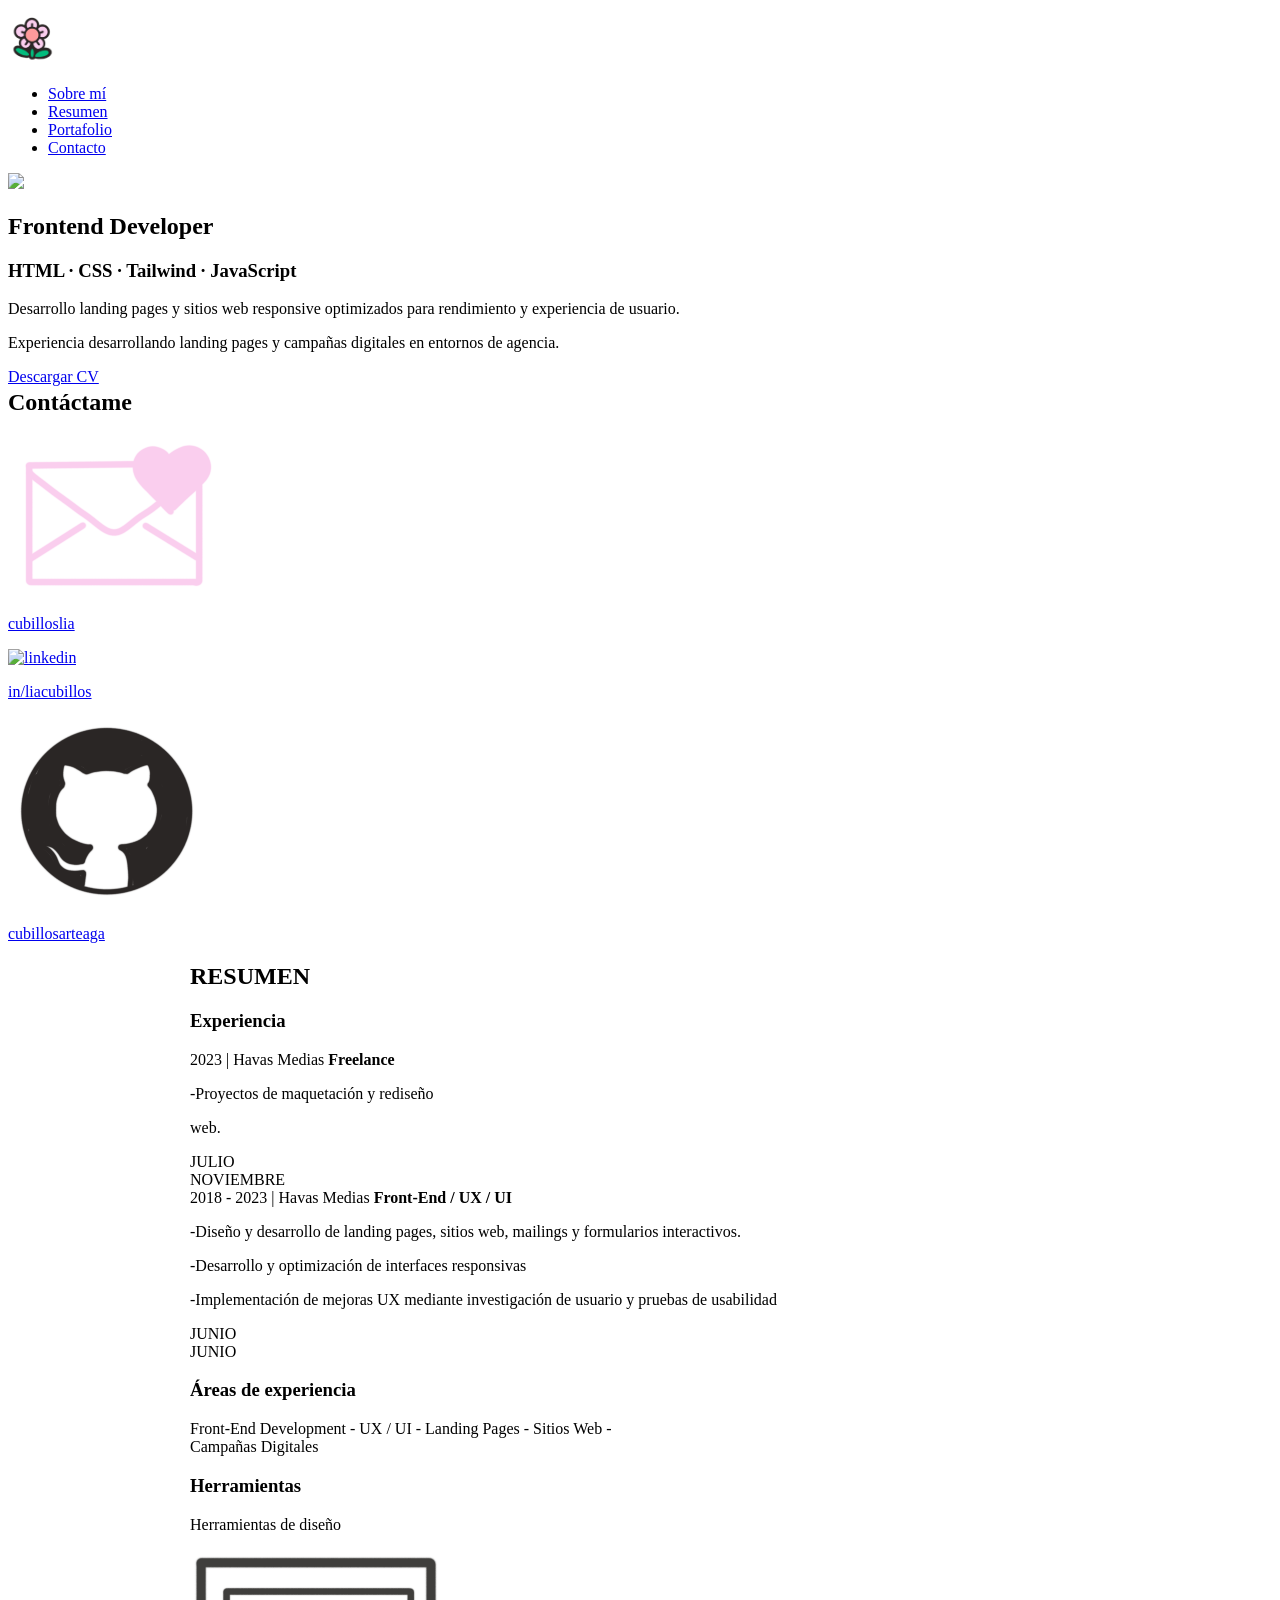
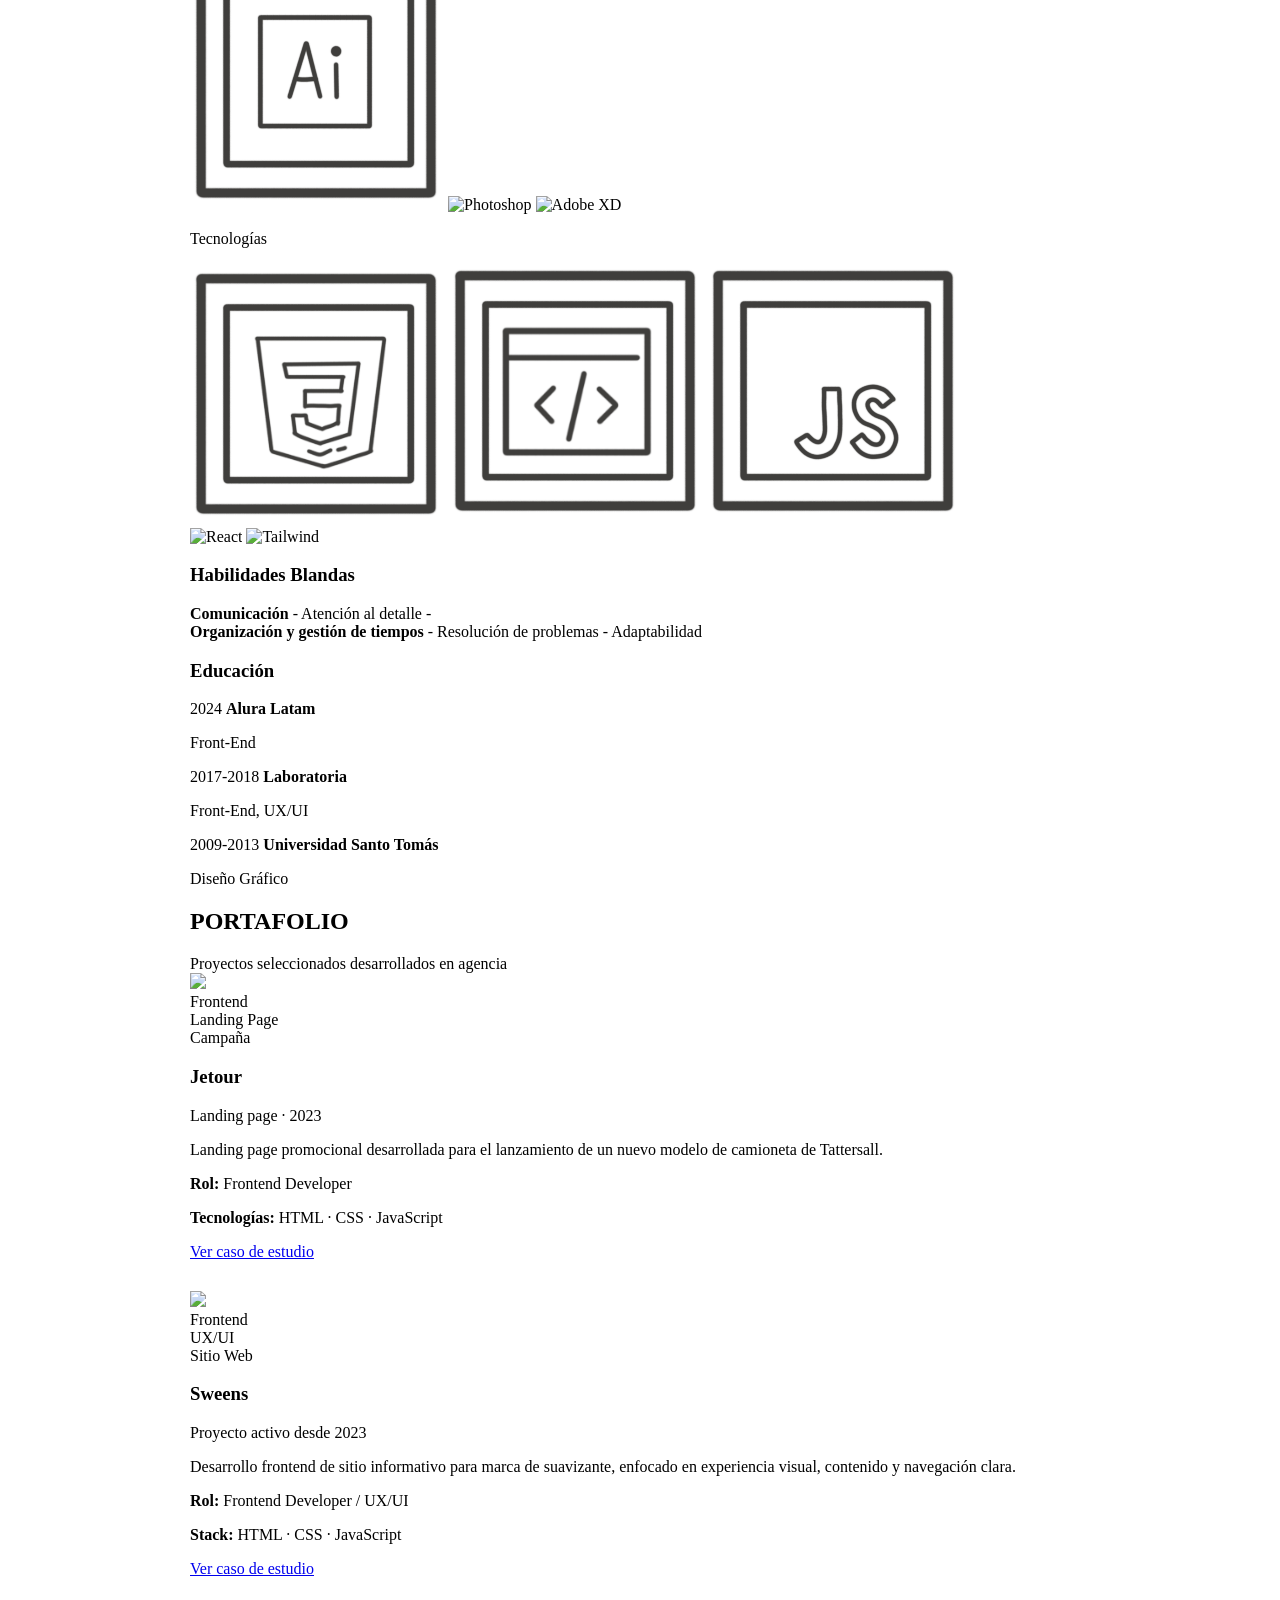
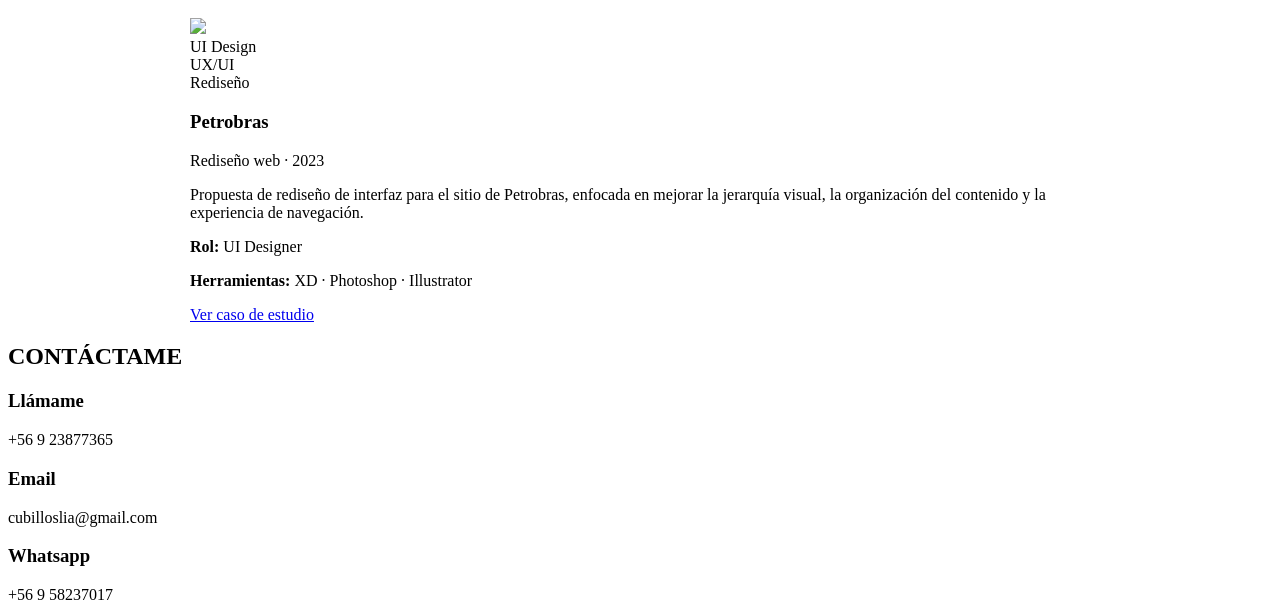
==== index.html @ 47642666 "lote 3" ====
<!DOCTYPE html>
    <html lang="en">
    <head>
        <meta charset="UTF-8">
        <meta name="viewport" content="width=device-width, initial-scale=1.0">
        <link rel="stylesheet" href="https://unicons.iconscout.com/release/v4.0.8/css/line.css">
        <link rel="stylesheet" href="swiper-bundle.min.css">
        <link rel="stylesheet" href="styles.css">
        <link rel="icon" type="image/png" href="inicio.png">

        <title>Lía Cubillos</title>
    </head>
    <body>

        <header class="header" id="header">
            
            <div class="contenedor-na">
                <nav class="nav container">
                <a href="#" class="nav__logo"><img src="inicio.png" alt="" style="width: 49px;"></a>

                <div class="nav__menu" id="nav-menu">
                    <ul class="nav__list grid">
                        <li class="nav__item">
                            <a href="#home" class="nav__link active-link">
                                <i class="uil uil-estate nav__icon"></i>Sobre mí</a>
                        </li>
                        <li class="nav__item">
                            <a href="#resumen" class="nav__link">
                                <i class="uil uil-user nav__icon"></i>
                                Resumen
                            </a>
                        </li>
                        <li class="nav__item">
                            <a href="#portfolio" class="nav__link">
                                <i class="uil uil-scenery nav__icon"></i>
                                Portafolio
                            </a>
                        </li>
                        
                        <li class="nav__item">
                            <a href="#contact" class="nav__link">
                                <i class="uil uil-briefcase nav__icon"></i>
                                Contacto
                            </a>
                        </li>
                        
                        
                    </ul>
                    <i class="uil uil-times nav__close" id="nav-close"></i>
                </div>
                <div class="home__social">
                            <a href="https://www.linkedin.com/in/liacubillos" class="home__social-icon" target="_blank">
                                <i class="uil uil-linkedin-alt"></i>
                            </a>

                            <a href="mailto:cubilloslia@gmail.com" class="home__social-icon" target="_blank">
                                <i class="uil uil-envelope-alt"></i>
                            </a>

                            <a href="https://github.com/cubillosarteaga" class="home__social-icon" target="_blank">
                                <i class="uil uil-github-alt"></i>
                            </a>
                        </div>
                <div class="nav__btns">
                    <div class="nav__toggle" id="nav-toggle">
                        <i class="uil uil-apps"></i>
                    </div>
                </div>
            </nav>
            </div>
        </header>

        <!--==================== MAIN ====================-->
        <main class="main">
            <!--==================== HOME ====================-->
            <section class="home section" id="home">
                <div class="home__container container grid">
                    <div class="home__content grid">
                     <!--   <div class="home__social">

                            <a href="https://www.linkedin.com/in/liacubillos" class="home__social-icon" target="_blank">
                                <i class="uil uil-linkedin-alt"></i>
                            </a>

                            <a href="mailto:cubilloslia@gmail.com" class="home__social-icon" target="_blank">
                                <i class="uil uil-envelope-alt"></i>
                            </a>

                            <a href="https://github.com/cubillosarteaga" class="home__social-icon"
                            target="_blank">
                                <i class="uil uil-github-alt"></i>
                            </a>
                        </div>-->
                        <div class="caja1">
                        <div class="home__img">
                            <img src="me6.png" class="">
                        </div>
                        </div>
                        <div class="caja2">
                        <div class="home__data">
                            <h1 class="home__title">Frontend Developer</h1>
                          <div class="cajitabio">  <h3 class="home__subtitle">HTML · CSS · Tailwind · JavaScript</h3>
                            <p class="home__description">Desarrollo landing pages y sitios web responsive optimizados para rendimiento y experiencia de usuario.</p>
                            <p class="home__description">Experiencia desarrollando landing pages y campañas digitales en entornos de agencia.</p>
                           <!-- <a href="#contact" class="button button--flex">
                                Contáctame
                            
                            <i class="uil uil-message button__icon"></i>
                            </a>-->
                            <a href="cv-Lia-Cubillos-Arteaga.pdf" class="button button--flex btn-down" target="_blank">
                                Descargar CV <i class="uil uil-download-alt button__icon"></i>
                            
                            
                            </a>
                            </div>
                        </div>
                        <div class="separar">
                           
                            </div>
                            <h1 class="home__title" style="margin-top: 3px; font-size: 24px;">Contáctame</h1>
                             <div class="cajascontact">
                                <a href="mailto:cubilloslia@gmail.com" target="_blank">
                                <div class="caja3">
                                    <div>
                                    <img src="email.png" alt="gmail">
                                    <div class="separar2"></div>
                                    <p>cubilloslia</p>
                                 </div>
                                </div>
                                </a>
                                <a href="https://www.linkedin.com/in/liacubillos/" target="_blank">
                                 <div class="caja4">
                                    <img src="limkedin.png" alt="linkedin">
                                    <div class="separar3"></div>
                                   <p>in/liacubillos</p>
                                </div>
                                </a>
                                <a href="https://github.com/cubillosarteaga" target="_blank">
                                 <div class="caja5">
                                   <img src="github.png" alt="git">
                                    <div class="separar3"></div>
                                    <p>cubillosarteaga</p>
                                </div>
                                </a>
                            </div>
                            
                        </div>
                        <!--<div>
                            <img src="portada2.png" class="">
                        </div>-->
                    </div>
                   <!-- <div class="home__scroll">
                        <a href="#about" class="home__scroll-button button--flex"><i class="uil uil-mouse-alt home__scroll-mouse"></i>
                            <span class="home__scroll-name">Scroll down</span>
                            <i class="uil uil-arrow-down home__scroll-arrow"></i>
                        </a>
                    </div>-->
                </div>
            </section>

            <!--==================== ABOUT ====================
            <section class="about section" id="about">
              <h2 class="section__title">Sobre Mí</h2> 
              <span class="section__subtitle">Mi introducción</span>
              <div class="about__container container grid">
                  <img src="about-1.png" class="about__img">
                  <div class="about__data">
                      <p class="about__description">
                          Soy Lía, diseñadora gráfica, Front End, con 5 años de experiencia en el desarrollo de landing pages, sitios web, mailings, etc.
                        Con conocimientos en diseño UX / UI.
                      </p>
                      <div class="about__info">
                          <div>
                              <span class="about__info-title">05+</span>
                              <span class="about__info-name">
                                  años <br> experiencia
                              </span>

                          </div>
                          <div>
                              <span class="about__info-title">20+</span>
                              <span class="about__info-name">
                                  Proyectos <br> completados
                              </span>
                              
                          </div>
                        
                      </div>
                      <div class="about__buttons">
                          <a download="" href="lia-cubillos-cv-2024.pdf" class="button button--flex" target="_blank">Descargar CV <i class="uil uil-download-alt button__icon"></i></a>
                      </div>
                  </div>
              </div>
            </section>
            -->
            <!--===========RESUMEN=============-->
            <section class="resumen section" id="resumen">
                <div style="margin: auto;max-width: 900px;">
                    <h1>RESUMEN</h1>
                    <div class="separarlo"></div>
                    <!--<span class="section__subtitle">Trabajos más recientes</span>-->
                
                <div class="contentresumen">
                    <div class="resumen1">
                        <h3>Experiencia</h3>
                        <div class="exp1">
                            <span>2023 | Havas Medias</span>
                            <strong>Freelance</strong>
                            <p>-Proyectos de maquetación y rediseño</p>
                            <p>web.</p>
                                <div class="separadorexp"></div>
                                <div class="meses">
                                    <div style="width: 200px;">JULIO</div>
                                    <div>NOVIEMBRE</div>
                                </div>
                        </div>
                   
                     <div class="exp1">
                            <span>2018 - 2023 | Havas Medias</span>
                            <strong>Front-End / UX / UI</strong>
                            <p>-Diseño y desarrollo de landing pages, sitios web, mailings y formularios interactivos.</p>
                            <p>-Desarrollo y optimización de interfaces responsivas</p>
                            <p>-Implementación de mejoras UX mediante investigación de usuario y pruebas de usabilidad</p>
                                <div class="separadorexp"></div>
                                <div class="meses">
                                    <div style="width: 200px;">JUNIO</div>
                                    <div>JUNIO</div>
                                </div>
                    </div>
                     </div>
                      <div class="separadorvertical">
                        <span>    </span>
                    </div>
                     <div class="contresumen2">
                    <div class="resumen2">
                         <h3>Áreas de experiencia</h3>
                        <div class="exp2">
                            <p>Front-End Development - UX / UI - Landing Pages - Sitios Web -<br>
                                Campañas Digitales</p>               
                    </div>
                    <div class="separadorexp"></div>
                    </div>
                    <div class="contenthabilidades">
                        <div class="habil">
                             <h3>Herramientas</h3>
                             <div class="imghabil">
                                <div>
                                    <p>Herramientas de diseño</p>
                                    <img src="ai.png" alt="Illustrator">
                                    <img src="ps.png" alt="Photoshop">
                                    <img src="xd.png" alt="Adobe XD">
                                    
                                </div>
                                <div>
                                    <p>Tecnologías</p>
                                    <img src="css.png" alt="CSS">
                                    <img src="html.png" alt="HTML">
                                    <img src="js.png" alt="JavaScript">
                                </div>
                                <div>
                                    <img src="react.png" alt="React">
                                    
                                    <img src="tail.png" alt="Tailwind">
                                </div>
                             </div>
                        </div>
                        <div class="separadorexp"></div>
                        <div class="habil">
                             <h3>Habilidades Blandas</h3>
                             <div class="imghabil">
                                <div class="exp2">
                            <p><strong>Comunicación</strong> - Atención al detalle -<br>
                                <strong>Organización y gestión de tiempos</strong> - Resolución de problemas - Adaptabilidad</p>               
                    </div>
                             </div>
                        </div>
                    </div>
                    </div>
                    <div class="separadorvertical">
                        <span>    </span>
                    </div>
                     <div class="contresumen2">
                    <div class="resumen2">
                         <h3>Educación</h3>
                    </div>
                    <div class="contenthabilidades">
                        <div class="educación">
                             <div class="recteduc">
                                 <div class="exp3">
                            <span>2024</span>
                            <strong>Alura Latam</strong>
                            <p>Front-End</p>
                                
                    </div>
                               
                             </div>
                        </div>
                    </div>
                    <div class="separadorexp"></div>
                    <div class="contenthabilidades">
                        <div class="educación">
                             <div class="recteduc">
                                 <div class="exp3">
                            <span>2017-2018</span>
                            <strong>Laboratoria</strong>
                            <p>Front-End, UX/UI</p>
                                
                    </div>
                               
                             </div>
                        </div>
                    </div>
                    <div class="separadorexp"></div>
                    <div class="contenthabilidades">
                        <div class="educación">
                             <div class="recteduc">
                                 <div class="exp3">
                            <span>2009-2013</span>
                            <strong>Universidad Santo Tomás</strong>
                            <p>Diseño Gráfico</p>
                                
                    </div>
                               
                             </div>
                        </div>
                    </div>
                    </div>
                    </div>
                  </section>
            <!--==================== PORTFOLIO ====================-->
            <section class="portfolio section" id="portfolio" style="margin: auto;max-width: 900px;">
                <div>
                    <h1>PORTAFOLIO</h1>
                    <div class="separarlo">
                           
                            </div>
                    <span class="section__subtitle">Proyectos seleccionados desarrollados en agencia</span>
                </div>
                
                <!--==================== PORTFOLIO 1 ====================-->
                <div class="portfolio__cont">
                     <img src="portada-trabajo3.png" class="portfolio__img">
                            <div class="portfolio__data">
                                <div class="taggs">
                                    <div class="tag1">Frontend</div>
                                    <div class="tag1">Landing Page</div>
                                    <div class="tag1">Campaña</div>
                                </div>
                                <h3 class="portfolio__title">
                                    Jetour
                                </h3>
                                <p class="portfolio__description">
                                    Landing page · 2023
                                </p>
                               <p class="port-txt">
                                    Landing page promocional desarrollada para el lanzamiento de un nuevo modelo de camioneta de Tattersall.</p>
                                <p class="port-rol"><strong>Rol:</strong> Frontend Developer</p>
                                <p class="port-rol"><strong>Tecnologías:</strong> HTML · CSS · JavaScript</p>
                                
                                <a href="jetour.html" class="button button--flex button--small portfolio__button" target="_blank">Ver caso de estudio
                                <i class="uil uil-arrow-right button__icon"></i></a>

                            </div>
                            
                            
                </div>
                <div class="separarlo" style="margin-top: 25px; margin-bottom: 30px;">
                           
                            </div>
                
                <!--==================== PORTFOLIO 2 ====================-->
                <div class="portfolio__cont">
                     <img src="portada-s-2.png" class="portfolio__img">
                            <div class="portfolio__data">
                                <div class="taggs">
                                    <div class="tag1">Frontend</div>
                                    <div class="tag1">UX/UI</div>
                                    <div class="tag1">Sitio Web</div>
                                </div>
                                <h3 class="portfolio__title">
                                    Sweens
                                </h3>
                                <p class="portfolio__description">
                                  <span>Proyecto activo desde 2023</span>
                                </p>
                                <p class="port-txt">
                                    Desarrollo frontend de sitio informativo para marca de suavizante, 
                                    enfocado en experiencia visual, contenido y navegación clara.</p>
                                <p class="port-rol"><strong>Rol:</strong> Frontend Developer / UX/UI</p>
                                <p class="port-rol"><strong>Stack:</strong> HTML · CSS · JavaScript</p>
                                
                                
                                <a style="margin-bottom: 20px;" href="sweens.html" class="button button--flex button--small portfolio__button" target="_blank">Ver caso de estudio
                                <i class="uil uil-arrow-right button__icon"></i></a>

                            </div>
                            
                </div>
                </div>
                <div class="separarlo">
                           
                            </div>
                <!--==================== PORTFOLIO 3 ====================-->
                <span style="display: flex; justify-content: center; color: #faceee; font-size: 40px; text-align: center; margin: 20px 10px;"><img src="separador1.png" alt=""></span>
                <div class="portfolio__cont">
                     <img src="portada-trabajo2.png" class="portfolio__img">
                            <div class="portfolio__data">
                                <div class="taggs">
                                    <div class="tag1">UI Design</div>
                                    <div class="tag1">UX/UI</div>
                                    <div class="tag1">Rediseño</div>
                                </div>
                                <h3 class="portfolio__title">
                                    Petrobras
                                </h3>
                                <p class="portfolio__description">
                                    Rediseño web · 2023
                                </p>
                               <p class="port-txt">
                                    Propuesta de rediseño de interfaz para el sitio de Petrobras, enfocada en mejorar la jerarquía visual, 
                                    la organización del contenido y la experiencia de navegación.</p>
                                <p class="port-rol"><strong>Rol:</strong> UI Designer</p>
                                <p class="port-rol"><strong>Herramientas:</strong> XD · Photoshop · Illustrator</p>
                                
                                <a href="petrobras.html" class="button button--flex button--small portfolio__button" target="_blank">Ver caso de estudio
                                <i class="uil uil-arrow-right button__icon"></i></a>

                            </div>
                            
                </div>
                
                

            </section>
            
            <!--==================== SKILLS ====================-->
          <!-- <section class="skills section" id="skills">
                <h2 class="section__title">Skills</h2>
                <span class="section__subtitle">Mi nivel técnico</span>
                <div class="skills__container container grid">
                    <div>

                        <!--==================== SKILLS 1====================-->
                        
                          <!--  <div class="skills__header">
                                <i class="uil uil-brackets-curly skills__icon"></i>
                                <div>
                                    <h1 class="skills__title">Frontend</h1>
                                    <span class="skills__subtitle">5 años</span>

                                </div>
                                
                            </div>
                            <div class="skillscont">
                                <img src="html1.png" alt="">
                                <img src="css1.png" alt="">
                                <img src="js1.png" alt="">
                                <img src="react1.png" alt="">
                                <img src="tw1.png" alt="">
                            </div>
                            
                        <!--==================== SKILLS 2====================
                        
                            <div class="skills__header">
                                <i class="uil uil-swatchbook skills__icon"></i>
                                <div>
                                    <h1 class="skills__title">Diseño Gráfico</h1>
                                    <span class="skills__subtitle">Más de 5 años</span>

                                </div>
                                
                            </div>
                            <div class="skillscont">
                                <img src="ps1.png" alt="">
                                <img src="ai1.png" alt="">
                               
                            </div>-->
                            <!--==================== SKILLS 3====================
                        
                            <div class="skills__header">
                                <i class="uil uil-swatchbook skills__icon"></i>
                                <div>
                                    <h1 class="skills__title">Diseño UX/UI</h1>
                                    <span class="skills__subtitle">2 años</span>

                                </div>
                                
                            </div>
                            <div class="skillscont">
                                <img src="xd1.png" alt="">
                                <img src="figma.png" alt="">
                               
                            </div>
                            
                        </div>
                    </div>
                    <div>
                        
                    </div>
                
            </section>-->
            

            <!--==================== QUALIFICATION ====================
            <section class="qualification section">

            </section>-->
            <!--==================== SERVICES ====================-->
            

            

            <!--==================== PROJECT IN MIND ====================
            <section class="project section">

            </section>-->

            <!--==================== TESTIMONIAL ====================
            <section class="testimonial section">
                
            </section>-->

            <!--==================== CONTACT ME ====================-->
            <section class="contact section" id="contact">
                <div class="contactame">
                    <h1>CONTÁCTAME</h1>
                    
                    
                </div>
                <span class="section__subtitle"></span>

                <div class="contact__container container grid">
                    
                        <div class="contact__information">
                            <i class="uil uil-phone contact__icon"></i>
                            <div>
                                <h3 class="contact__title">Llámame</h3>
                                <span class="contact__subtitle">+56 9 23877365 </span>
                            </div>
                        </div>
                        <div class="contact__information">
                            <i class="uil uil-envelope contact__icon"></i>
                            <div>
                                <h3 class="contact__title">Email</h3>
                                <span class="contact__subtitle">cubilloslia@gmail.com</span>
                            </div>
                        </div>
                        <div class="contact__information">
                            <i class="uil uil-whatsapp contact__icon"></i>
                            <div>
                                <h3 class="contact__title">Whatsapp</h3>
                                <span class="contact__subtitle">+56 9 58237017</span>
                            </div>
                        </div>
                    
                </div>
            </section>
        </main>

        <!--==================== FOOTER ====================
        <footer class="footer">
            <div class="footer__bg">
                <div class="footer__container container grid">
                    <div class="contentuno">
                        <div class="uno">
                            <div class="dos">
                        <h1 class="footer__title">Lía</h1>
                        </div>
                        <div class="tres">
                            <span class="footer__subtitle">Frontend</span>
                            <span class="footer__subtitle">Ux/Ui</span>
                        </div>
                        </div>
                    </div>
                
                
                <div class="footer__socials">
                    <a href="https://www.linkedin.com/in/liacubillos" class="footer__social"><i class="uil uil-linkedin-alt"></i></a>
                    <a href="mailto:cubilloslia@gmail.com" class="footer__social"><i class="uil uil-envelope"></i></a>
                    
                    <a href="https://github.com/cubillosarteaga" class="footer__social">
                        <i class="uil uil-github"></i>
                    </a>
                </div>
            </div>
        </div>
        </footer>
        -->
        
        <!--==================== SCROLL TOP ====================-->
        <a href="#" class="scrollup" id="scroll-up">
            <i class="uil uil-arrow-up scrollup__icon"></i>
        </a>

        <!--==================== SWIPER JS ====================-->
        <script src="swiper-bundle.min.js"></script>

        <!--==================== MAIN JS ====================-->
        <script src="main.js"></script>
    </body>
</html>
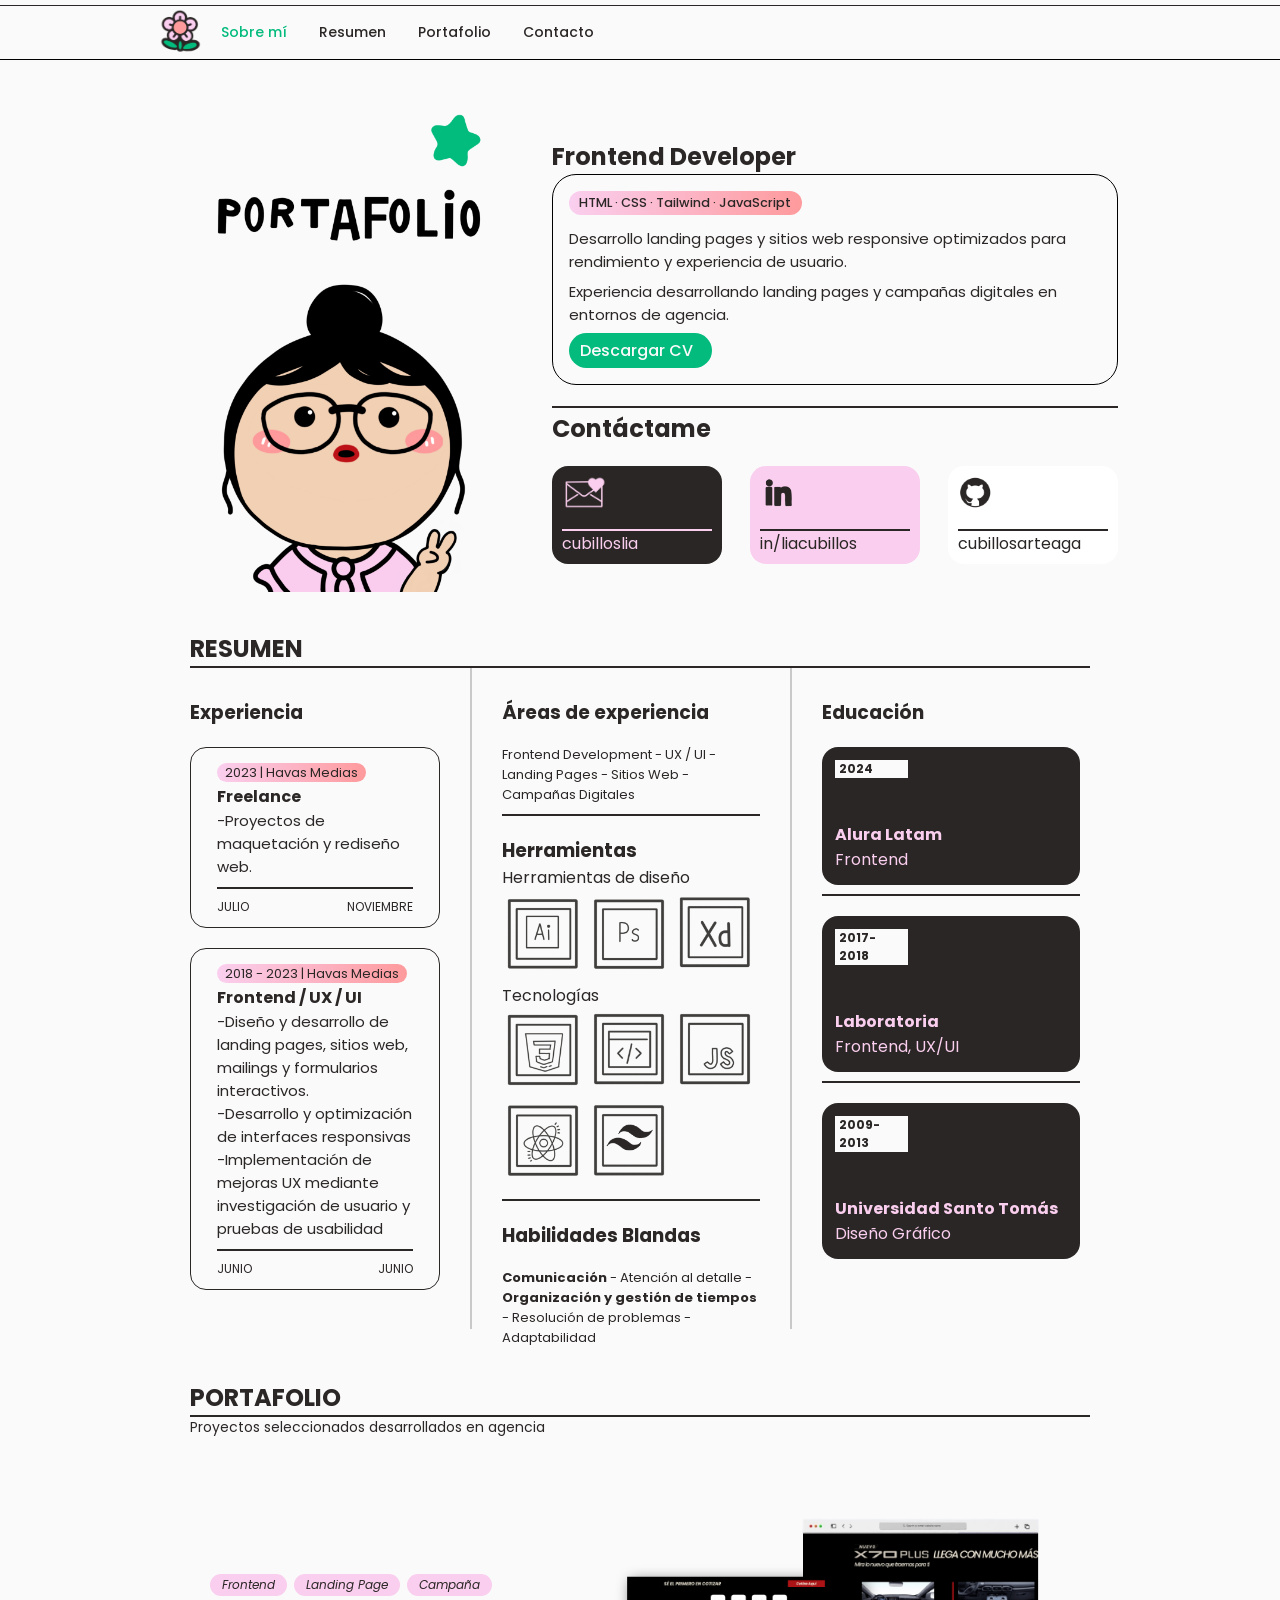
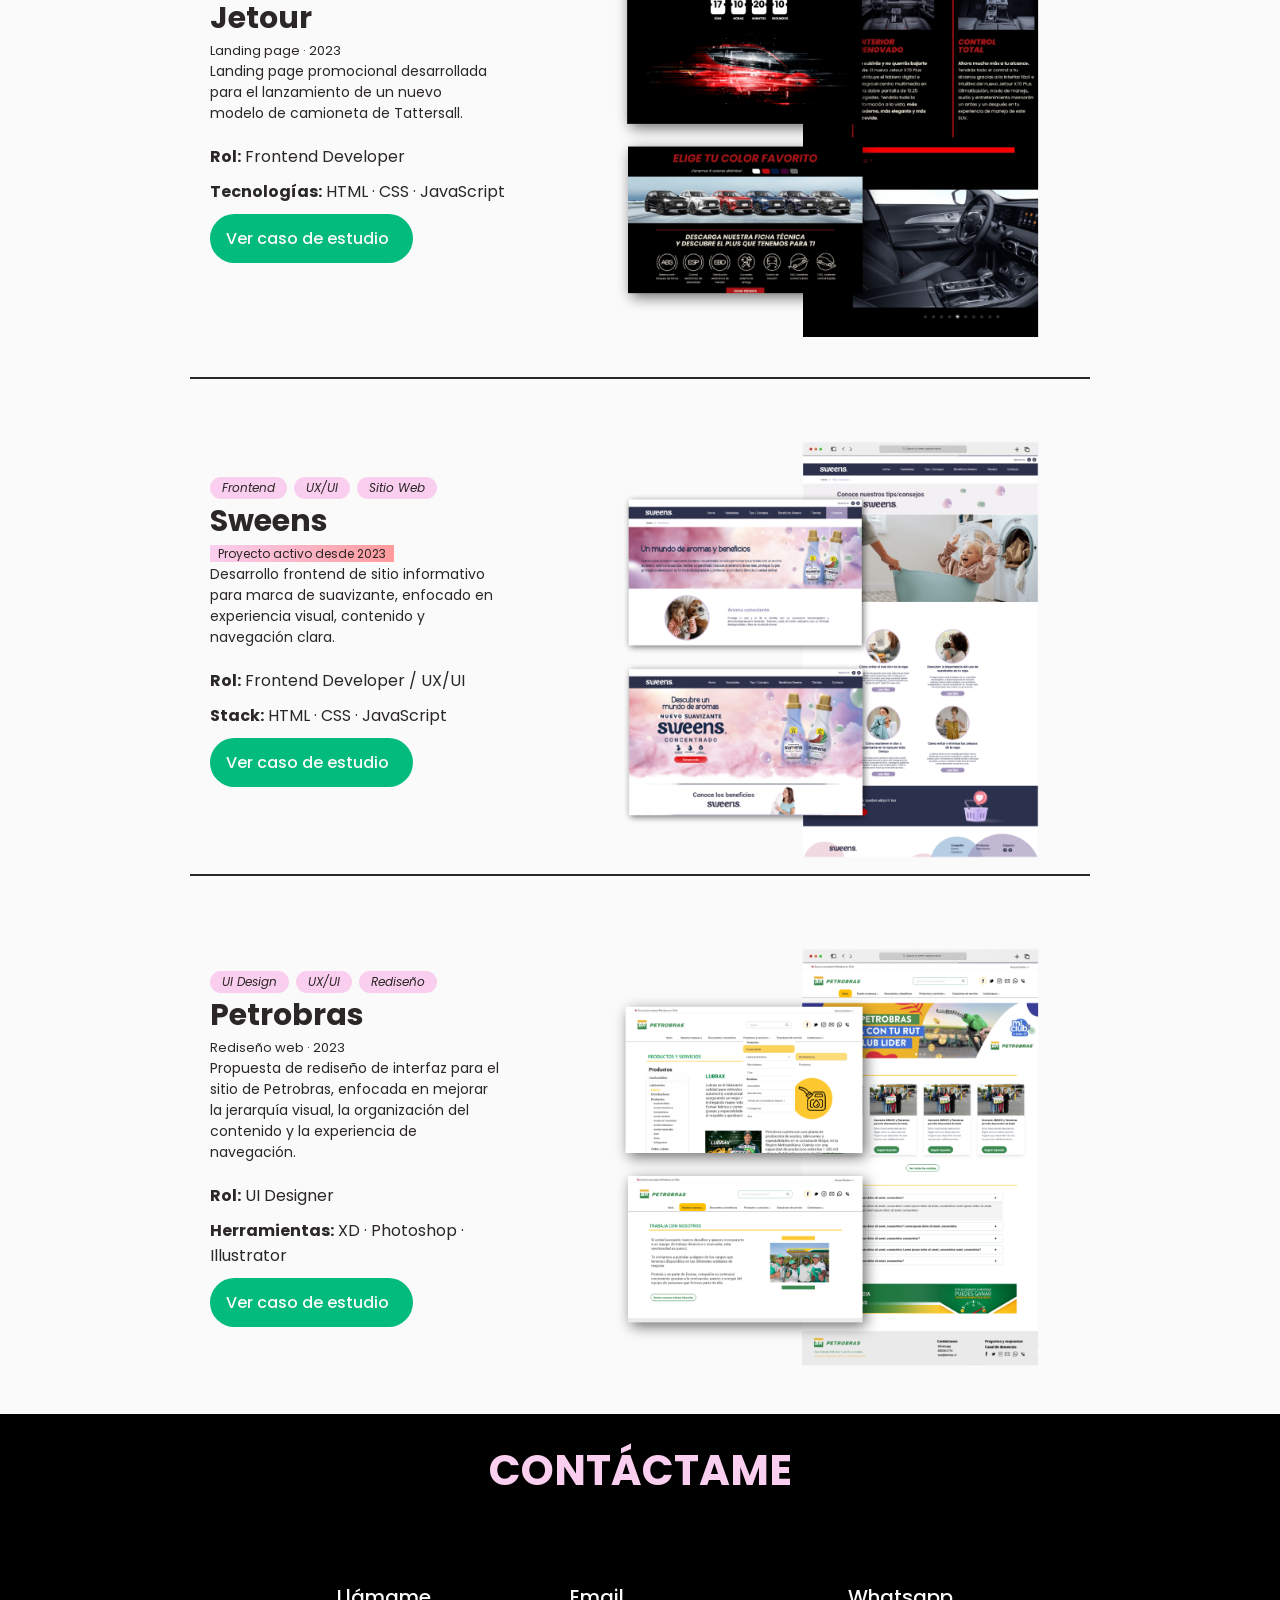
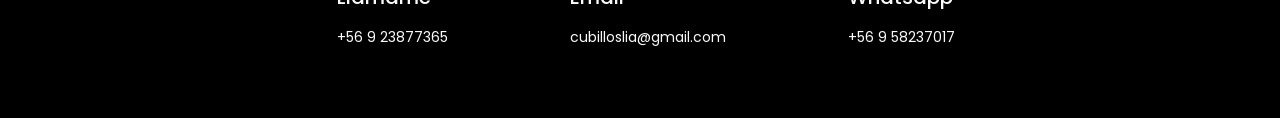
==== commit 03a51e63: "new" ====
--- a/index.html
+++ b/index.html
@@ -217,7 +217,7 @@
                    
                      <div class="exp1">
                             <span>2018 - 2023 | Havas Medias</span>
-                            <strong>Front-End / UX / UI</strong>
+                            <strong>Frontend / UX / UI</strong>
                             <p>-Diseño y desarrollo de landing pages, sitios web, mailings y formularios interactivos.</p>
                             <p>-Desarrollo y optimización de interfaces responsivas</p>
                             <p>-Implementación de mejoras UX mediante investigación de usuario y pruebas de usabilidad</p>
@@ -235,7 +235,7 @@
                     <div class="resumen2">
                          <h3>Áreas de experiencia</h3>
                         <div class="exp2">
-                            <p>Front-End Development - UX / UI - Landing Pages - Sitios Web -<br>
+                            <p>Frontend Development - UX / UI - Landing Pages - Sitios Web -<br>
                                 Campañas Digitales</p>               
                     </div>
                     <div class="separadorexp"></div>
@@ -289,7 +289,7 @@
                                  <div class="exp3">
                             <span>2024</span>
                             <strong>Alura Latam</strong>
-                            <p>Front-End</p>
+                            <p>Frontend</p>
                                 
                     </div>
                                
@@ -303,7 +303,7 @@
                                  <div class="exp3">
                             <span>2017-2018</span>
                             <strong>Laboratoria</strong>
-                            <p>Front-End, UX/UI</p>
+                            <p>Frontend, UX/UI</p>
                                 
                     </div>
                                
--- a/styles.css
+++ b/styles.css
@@ -0,0 +1,2140 @@
+/*==================== GOOGLE FONTS ====================*/
+@import url('https://fonts.googleapis.com/css2?family=Poppins:wght@400;500;600&family=Roboto:ital,wght@0,300;0,400;0,500;0,700;0,900;1,400;1,500;1,700;1,900&display=swap');
+
+/*==================== VARIABLES CSS ====================*/
+:root {
+    --header-height: 3rem;
+
+    /*========== Colors ==========*/
+    /* Change favorite color */
+    --hue-color: 237; /*Purple 250 - Green 142 - Blue 230 - Pink 340*/
+
+    /* HSL color mode */
+    --first-color: #3f5a83;
+    --first-color-second: hsl(var(--hue-color), 100%, 75%);
+    --first-color-alt: #ff8be4;
+    --first-color-lighter: hsl(var(--hue-color), 92%, 85%);
+    --title-color: #3f5a83;
+    --text-color: hsl(var(--hue-color), 8%, 45%);
+    --text-color-light: hsl(var(--hue-color), 8%, 65%);
+    --input-color: hsl(var(--hue-color), 70%, 96%);
+    --body-color: #FAFAFA;
+    --container-color: #f3f3f1;
+    --scroll-bar-color: hsl(var(--hue-color), 12%, 90%);
+    --scroll-thumb-color: hsl(var(--hue-color), 12%, 80%);
+
+    /*========== Font and typography ==========*/
+    --body-font: 'Poppins', sans-serif;
+
+    /* .5rem = 8px, 1rem = 16px, 1.5rem = 24px ... */
+    --big-font-size: 2rem;
+    --h1-font-size: 1.5rem;
+    --h2-font-size: 1.25rem;
+    --h3-font-size: 1.125rem;
+    --normal-font-size: .938rem;
+    --small-font-size: .813rem;
+    --smaller-font-size: .75rem;
+
+    /*========== Font weight ==========*/
+    --font-medium: 500;
+    --font-semi-bold: 600;
+
+    /*========== Margenes Bottom ==========*/
+    /* .25rem = 4px, .5rem = 8px, .75rem = 12px ... */
+    --mb-0-25: .25rem;
+    --mb-0-5: .5rem;
+    --mb-0-75: .75rem;
+    --mb-1: 1rem;
+    --mb-1-5: 1.5rem;
+    --mb-2: 2rem;
+    --mb-2-5: 2.5rem;
+    --mb-3: 3rem;
+
+    /*========== z index ==========*/
+    --z-tooltip: 10;
+    --z-fixed: 100;
+    --z-modal: 1000;
+}
+
+/* Font size for large devices */
+@media screen and (min-width: 968px) {
+    :root {
+        --big-font-size: 3rem;
+        --h1-font-size: 2.25rem;
+        --h2-font-size: 1.5rem;
+        --h3-font-size: 1.25rem;
+        --normal-font-size: 1rem;
+        --small-font-size: .875rem;
+        --smaller-font-size: .813rem;
+    }
+}
+
+/*========== Variables Dark theme ==========*/
+
+
+/*========== Button Dark/Light ==========*/
+
+
+/*==================== BASE ====================*/
+* {
+  box-sizing: border-box;
+  padding: 0;
+  margin: 0;
+}
+
+html {
+  scroll-behavior: smooth;
+}
+
+body {
+  margin: 0 0 var(--header-height) 0;
+  font-family: var(--body-font);
+  font-size: var(--normal-font-size);
+  background-color: var(--body-color);
+  color: #2b2726;
+}
+
+/*h1, h2, h3, h4 {
+  color: var(--title-color);
+  font-weight: var(--font-semi-bold);
+}
+*/
+ul {
+  list-style: none;
+}
+
+a {
+  text-decoration: none;
+}
+
+img {
+  max-width: 100%;
+  height: auto;
+}
+
+/*==================== REUSABLE CSS CLASSES ====================*/
+.section {
+  padding: 2rem 0 4rem;
+}
+
+.section__title {
+  font-size: var(--h1-font-size);
+  color: #2a2625;
+}
+
+.section__subtitle {
+  display: block;
+  font-size: var(--small-font-size);
+  margin-bottom: var(--mb-3);
+}
+
+.section__title, 
+.section__subtitle {
+  /*text-align: center;*/
+}
+
+/*==================== LAYOUT ====================*/
+.container {
+  max-width: 955px;
+  margin-left: var(--mb-1-5);
+  margin-right: var(--mb-1-5);
+}
+
+.grid {
+  /*display: grid;*/
+  gap: 1.5rem;
+}
+
+
+.header {
+  width: 100%;
+  position: fixed;
+  bottom: 0;
+  left: 0;
+  z-index: var(--z-fixed);
+  background-color: #fafafa;
+}
+
+/*==================== NAV ====================*/
+.contenedor-na{
+  border-bottom: 1px solid black;
+  border-top: 1px solid;
+  margin-top: 5px;
+}
+
+.nav{
+  max-width: 968px;
+  height: var(--header-height);
+  display: flex;
+  justify-content: space-between;
+  align-items: center;
+
+}
+
+.nav__logo,
+.nav__toggle{
+  color: #02bb7d;
+  font-weight: var(--font-medium);
+
+}
+
+.nav__logo:hover{
+  color: var(--first-color);
+}
+
+.nav__toggle{
+  font-size: 1.1rem;
+  cursor: pointer;
+
+}
+
+.nav__toggle:hover{
+  color: var(--first-color);
+}
+
+.nav__item{
+  text-align: center;
+}
+
+.cajitabio{
+  border: 1px solid black;
+    padding: 1em;
+    border-radius: 24px;
+}
+
+.separar {
+  border: 1px solid;
+  margin-top: 21px;
+}
+
+.separarlo{
+  border: 1px solid;
+}
+
+.exp1{
+  margin-top: 20px;
+  border: 1px solid;
+  padding: 11px 26px;
+  max-width: 300px;
+  border-radius: 16px;
+}
+
+.exp1 span{
+  font-size: 13px;
+  background: linear-gradient(90deg, rgb(250, 207, 239) 0%, rgb(254, 154, 156) 100%);
+  padding: 0px 8px;
+  border-radius: 10px;
+}
+
+.exp1 p{
+  font-size: 15px;
+}
+
+.separadorexp{
+  border: 1px solid;
+  margin: 9px 0px;
+}
+
+.meses{
+  display: flex;
+  flex-direction: row;
+  align-content: space-between;
+  
+  font-size: 12px;
+}
+
+.resumen1{
+  margin-top: 30px;
+  width: 250px;
+}
+
+.cajascontact{
+  display: flex;
+  gap: 30px;
+  margin-top: 20px;
+  flex-direction: column;
+  align-items: center;
+}
+
+
+
+.caja3{
+  
+  padding: 10px;
+  border-radius: 4px;
+  background-color: #2a2625;
+  width: 170px;
+  height: 98px;
+  border-radius: 16px;
+
+}
+
+.caja3 img {
+  width: 45px;
+}
+
+.separar2{
+  border: 1px solid #faceee;
+  margin-top: 13px;
+}
+
+.caja3 a{
+  color: #faceee;
+}
+
+.caja3 p{
+  color: #faceee;
+}
+
+.caja4{
+  padding: 10px;
+  border-radius: 4px;
+  background-color: #faceee;
+  width: 170px;
+  height: 98px;
+  border-radius: 16px;
+
+}
+
+
+.caja4 img {
+  width: 36px;
+}
+
+.caja4 p{
+  color: #2a2625;
+}
+
+.separar3{
+  border: 1px solid #2a2625;
+  margin-top: 13px;
+}
+
+.caja4 a{
+  color: #2a2625;
+}
+
+.caja5{
+  padding: 10px;
+  border-radius: 4px;
+  background-color: #fff;
+  width: 170px;
+  height: 98px;
+  border-radius: 16px;
+
+}
+
+.caja5 p{
+  color: #2a2625;
+}
+
+.caja5 img {
+  width: 34px;
+}
+
+.separar4{
+  border: 1px solid #2a2625;
+  margin-top: 13px;
+}
+
+.caja5 a{
+  color: #2a2625;
+}
+
+#portfolio {
+  padding-top: 0px;
+  scroll-margin-top: 55px;
+}
+
+#resumen{
+  padding-top: 0px;
+  scroll-margin-top: 55px;
+}
+
+.contentresumen{
+  display: flex;
+  flex-direction: row;
+}
+
+.separadorvertical{
+  padding-left: 30px;
+  padding-right: 30px;
+  opacity: 0.2px;
+}
+
+.separadorvertical span{
+  display: block; 
+  width: 2px; 
+  height: 661px; 
+  background-color: #c9c9c9;
+}
+
+.contresumen2{
+  margin-top: 30px;
+  width: 258px;
+}
+
+.imghabil img {
+  width: 82px;
+  /*background-color: #faceee;*/
+  padding: 4px;
+  border-radius: 5px;
+}
+
+.exp2{
+  margin-top: 18px;
+  font-size: 13px;
+}
+
+.habil{
+  margin-top: 20px;
+}
+
+.exp3{
+  background-color: #2a2625;
+  color: #faceee;
+  padding: 13px;
+  display: flex;
+  flex-direction: column;
+  margin-top: 20px;
+  border-radius: 16px;
+}
+
+.exp3 span{
+  background-color: #fafafa;
+  color: #2a2625;
+  padding-left: 4px;
+  padding-right: 4px;
+  width: 73px;
+  font-size: 12px;
+  font-weight: bold;
+}
+
+.exp3 strong {
+  margin-top: 44px;
+}
+
+.mi-rol {
+  display: flex; justify-content: center;
+}
+
+.rol {
+  text-align: left;
+  line-height: 2;
+  margin-top: 41px;
+}
+
+.skillscont img{
+  width: 100px;
+}
+
+.portfolio__cont__bg{
+  background-image: url('portada-sweens.png');
+  background-repeat: no-repeat;
+  display: flex;
+  align-content: center;
+  height: 319px;
+  background-position-y: top;
+  background-position-x: center;
+  justify-content: center;
+}
+
+.caja-button{
+  display: flex;
+  align-items: center;
+  align-content: center;
+  width: 100%;
+  justify-content: center;
+}
+
+.taggs{
+  display: flex;
+  gap: 6px;
+  font-size: 12px;
+  font-style: italic;
+}
+
+.tag1{
+  background-color: #faceee;
+  padding: 2px 12px;
+  border-radius: 22px;
+}
+
+.jetourcontent{
+  padding: 0px 12px;
+}
+
+.btn-volver{
+  display: flex;
+  justify-content: center;
+  align-items: center;
+  align-content: center;
+  gap: 4px;
+  margin-top: 85px;
+}
+
+.portfolio__cont{
+  display: flex;
+  flex-direction: row;
+  padding: 0 20px;
+  justify-content: center;
+  text-align: center;
+  align-items: center;
+}
+
+.portfolio__data span {
+  background: linear-gradient(90deg, rgb(250, 207, 239) 0%, rgb(254, 154, 156) 100%);
+  padding: 0px 8px;
+  color: #2a2625;
+  margin-bottom: 0px;
+  font-size: 12px;
+  
+}
+
+.portfolio__description{
+  font-size: 13px;
+}
+
+.port-txt{
+  font-size: 14px;
+  margin-bottom: 20px;
+  max-width: 289px;
+}
+
+.port-rol{
+  margin-bottom: 10px;
+}
+
+
+.contact-content{
+  display: flex;
+  padding: 30px 50px 0 30px;
+  flex-direction: row;
+  background-color: #ff8be4;
+  justify-content: space-evenly;
+  align-items: center;
+}
+.infocontacto{
+  width: 100%;
+  color: #3f5a83;
+  font-weight: bold;
+}
+
+.imgcontacto img{
+  width: 300px;
+}
+
+.contact__information {
+  display: flex;
+  margin-top: var(--mb-2);
+  margin-bottom: var(--mb-2);
+}
+
+@media screen and (max-width: 767px){
+  
+  .nav__menu{
+    position: fixed;
+    bottom: -100%;
+    left: 0;
+    width: 100%;
+    background-color: var(--body-color);
+    padding: 2rem 1.5rem 4rem;
+    box-shadow: 0 -1px 4px rgba(0, 0, 0, .15);
+    border-radius: 1.5rem 1.5rem 0 0;
+    transition: .3s;
+    
+  }
+
+  .contact-content{
+  display: flex;
+  padding: 30px 50px 0 30px;
+  flex-direction: column;
+  background-color: #ff8be4;
+  justify-content: space-evenly;
+  align-items: center;
+}
+
+.contentresumen {
+  display: flex;
+  flex-direction: column;
+  align-items: center;
+}
+
+.separadorvertical{
+  display: none;
+}
+
+.portfolio__cont__bg {
+  background-image: url('portada-sweens-mob.png');
+  background-repeat: no-repeat;
+  display: flex;
+  align-content: center;
+  height: 319px;
+  background-position-y: top;
+  background-position-x: center;
+  justify-content: center;
+}
+
+
+
+.contactame{
+  font-size: 16px;
+}
+
+.infocontacto{
+  width: 100%;
+  color: #3f5a83;
+  font-weight: bold;
+}
+
+.imgcontacto img{
+  width: 300px;
+}
+ 
+}
+
+.nav__list{
+  grid-template-columns: repeat(3, 1fr);
+  gap: 2rem;
+  display: grid;
+}
+
+.nav__link{
+  display: flex;
+  flex-direction: column;
+  align-items: center;
+  font-size: var(--small-font-size);
+  color: #2b2726;
+  font-weight: var(--font-medium);
+}
+
+.nav__link:hover{
+  color: #02bb7d;
+}
+
+.nav__icon{
+  font-size: 1.2rem;
+
+}
+
+.nav__close{
+  position: absolute;
+  right: 1.3rem;
+  bottom: .5rem;
+  font-size: 1.5rem;
+  cursor: pointer;
+  color: var(--first-color);
+}
+
+.nav__close:hover{
+  color: var(--first-color-alt);
+}
+
+
+/* show menu */
+.show-menu{
+  bottom: 0;
+}
+
+/* Active link */
+.active-link{
+  color: #02bb7d;
+}
+
+/* Change background header */
+.scroll-header{
+  box-shadow: 0 -1px 4px rgba(0, 0, 0, .15);
+}
+
+/*==================== HOME ====================*/
+.home__container{
+  gap: 1rem;
+
+}
+
+.home__content{
+  grid-template-columns: .5fr 3fr;
+  padding-top: 1.5rem;
+  align-items: center;
+}
+
+.home__social{
+  display: none;
+  gap: 35px;
+  align-items: center;
+  align-content: center;
+
+}
+
+.home__social-icon{
+  font-size: 1.25rem;
+  color: #2b2726;
+}
+
+.home__social-icon:hover{
+  color: #02bb7d;
+}
+
+.home__blob{
+  width: 200px;
+  fill: var(--first-color);
+}
+
+.home__blob-img{
+  width: 203px;
+
+}
+
+.home__data{
+  grid-column: 1/3;
+
+}
+
+.home__tittle h1{
+  font-size: var(--big-font-size);
+  
+  margin-bottom: var(--mb-0-75);
+  color: #02bc7d;
+  font-weight: var(--font-semi-bold);
+  margin-left: 22px;
+}
+
+
+.home__subtitle{
+  font-size: 0.8rem;
+  color: #2b2726;
+  font-weight: var(--font-medium);
+  margin-bottom: var(--mb-0-75);
+  padding: 3px;
+  background: linear-gradient(90deg, rgb(250, 207, 239) 0%, rgb(254, 154, 156) 100%);
+  border-radius: 12px;
+  width: 233px;
+  text-align: center;
+  margin-left: 0px;
+}
+
+.home__description{
+  margin-bottom: 7px;
+  font-size: 15px;
+}
+
+.home__scroll{
+  display:none;
+}
+
+.home__scroll-button{
+  color: var(--first-color);
+  transition: .3s;
+}
+
+.home__scroll-button:hover{
+  transform: translateY(.25rem);
+}
+
+.home__scroll-mouse{
+  font-size: 2rem;
+
+}
+
+.home__scroll-name{
+  font-size: var(--small-font-size);
+  color: var(--title-color);
+  font-weight: var(--font-medium);
+  margin-right: var(--mb-0-25);
+}
+
+.home__scroll-arrow{
+  font-size: 1.25rem;
+}
+
+
+/*==================== BUTTONS ====================*/
+.button{
+  display: inline-block;
+  background-color: #02bb7d;
+  color: #FAFAFA;
+  padding: .3rem .5em;
+  border-radius: 3.5rem;
+  font-weight: var(--font-medium);
+}
+
+.btn-down{
+  background-color: #02bb7d;
+  
+  padding: .3rem .7em;
+  border-radius: 3.5rem;
+  color: #FAFAFA;
+}
+
+.button:hover{
+  background-color: #02bb7d;
+}
+
+.button__icon{
+  font-size: 1.25rem;
+  margin-left: var(--mb-0-5);
+  transition: .3s;
+}
+
+.button--flex{
+  display: inline-flex;
+  align-items: center;
+  
+}
+
+.button--small{
+  padding: .75rem 1rem;
+}
+
+.button--link{
+  padding: 0;
+  background-color: transparent;
+  color: var(--first-color);
+}
+
+.button--link:hover{
+  background-color: transparent;
+  color: var(--first-color-alt);
+}
+
+/*==================== ABOUT ====================*/
+.about__img{
+  
+  border-radius: .5rem;
+  justify-self: center;
+  align-self: center;
+}
+
+.about__description{
+  text-align: center;
+  margin-bottom: 20px;
+}
+
+.about__info{
+  display: flex;
+  justify-content: space-evenly;
+  margin-bottom: var(--mb-2-5);
+}
+
+.about__info-title{
+  font-size: var(--h2-font-size);
+  font-weight: var(--font-semi-bold);
+  color: #02bc7d;
+}
+
+.about__info-name{
+  font-size: var(--smaller-font-size);
+}
+
+.about__info-title, .about__info-name{
+  display: block;
+  text-align: center;
+}
+
+.about__buttons{
+  display: flex;
+  justify-content: center;
+}
+/*==================== SKILLS ====================*/
+.skills__container{
+  row-gap: 0;
+
+}
+
+.skills__icon, .skills__arrow{
+  font-size: 2rem;
+  color: #ff8be4;
+}
+
+.skills__icon{
+  margin-right: var(--mb-0-75);
+}
+
+.skills__header{
+  display: flex;
+  align-items: center;
+  margin-bottom: var(--mb-2-5);
+ 
+}
+
+.skills__title{
+  font-size: var(--h3-font-size);
+}
+
+.skills__subtitle{
+  font-size: var(--small-font-size);
+  color: var(--text-color-light);
+}
+
+.skills__arrow{
+  margin-left: auto;
+  transition: .4s;
+
+}
+
+.skills__list{
+  row-gap: 1.5rem;
+  padding-left: 2.7rem;
+}
+
+.skills__titles{
+  display: flex;
+  justify-content: space-between;
+  margin-bottom: var(--mb-0-5);
+}
+
+.skills__name{
+  font-size: var(--normal-font-size);
+  font-weight: var(--font-medium);
+}
+
+.skills__bar, .skills__percentage{
+  height: 5px;
+  border-radius: .25rem;
+
+}
+
+
+
+.skills__percentage{
+  display: block;
+  background-color: #ff8be4;
+}
+
+.skills__html{
+  width: 7%;
+}
+
+.skills__css{
+  width: 7%;
+}
+
+.skills__js{
+  width: 15%;
+}
+
+.skills__tai{
+  width: 12%;
+}
+
+.skills__ps{
+  width: 14%;
+}
+
+.skills__ai{
+  width: 13%;
+}
+
+.skills__xd{
+  width: 13%;
+}
+
+.skills__close .skills__list{
+  height: 0;
+  overflow: hidden;
+
+}
+
+.skills__open .skills__list{
+  height: max-content;
+  margin-bottom: var(--mb-2-5);
+}
+
+.skills__open .skills__arrow{
+  transform: rotate(-180deg);
+}
+
+
+/*==================== QUALIFICATION ====================*/
+
+
+/*==================== SERVICES ====================*/
+.services__container{
+  gap: 1.5rem;
+  grid-template-rows: repeat(2, 1fr);
+  justify-content: center;
+}
+
+.services__content{
+  
+  position: relative;
+  background-color: #3f5a83;
+  padding: 10px;
+  border-radius: 1.3rem;
+  box-shadow: 0 2px 4px rgba(0, 0, 0, .15);
+  transition: .3s;
+  height: 147px;
+  width: 211px;
+  
+
+}
+
+#contact{
+  padding-top: 2px;
+  margin: auto;
+  background-color: black;
+  color: #faceee;
+  text-align: center;
+  font-size: 28px;
+  scroll-margin-top: 30px;
+}
+
+.contactame {
+  max-width: 900px;
+  margin: auto;
+  margin-top: auto;
+  margin-top: 23px;
+}
+
+
+.services__content h3 {
+  color: #fbfbf5;
+}
+
+.services__content:hover{
+  box-shadow: 0 4px 8px rgba(0, 0, 0, .15);
+}
+
+.services__icon{
+  display: block;
+  font-size: 1.5rem;
+  color: var(--first-color);
+  margin-bottom: var(--mb-1);
+}
+
+.services__title{
+  font-size: var(--h3-font-size);
+  margin-bottom: var(--mb-1);
+  font-weight: var(--font-medium);
+}
+
+.services__button{
+  cursor: pointer;
+  font-size: var(--small-font-size);
+}
+
+.services__button:hover .button__icon{
+  transform: translateX(.25rem);
+}
+
+.services__modal{
+  position: fixed;
+  top: 0;
+  left: 0;
+  right: 0;
+  bottom: 0;
+  background-color: rgba(0, 0, 0, .5);
+  display: flex;
+  align-items: center;
+  justify-content: center;
+  padding: 0 1rem;
+  z-index: var(--z-modal);
+  opacity: 0;
+  visibility: hidden;
+  transition: .3s;
+}
+
+.services__modal-content{
+  position: relative;
+  background-color: var(--container-color);
+  padding: 1.5rem;
+  border-radius: .5rem;
+}
+
+.services__modal-services{
+  row-gap: 1rem;
+}
+
+.services__modal-service{
+  display: flex;
+}
+
+.services__modal-title{
+  font-size: var(--h3-font-size);
+  font-weight: var(--font-medium);
+  margin-bottom: var(--mb-1-5);
+}
+
+.services__modal-close{
+  position: absolute;
+  top: 1rem;
+  right: 1rem;
+  font-size: 1.5rem;
+  color: var(--first-color);
+  cursor: pointer;
+}
+
+.services__modal-icon{
+  color: var(--first-color);
+  margin-right: var(--mb-0-25);
+}
+
+/* Active Modal */
+.active-modal{
+  opacity: 1;
+  visibility: visible;
+}
+
+/*==================== PORTFOLIO ====================*/
+.portfolio__container{
+  overflow: initial;
+}
+
+.portfolio__content{
+  padding: 0 1.5rem;
+}
+
+.portfolio__img{
+  width: 265px;
+  border-radius: .5rem;
+  justify-self: center;
+  transition: transform 0.3s ease;
+}
+
+.portfolio__img:hover{
+  transform: scale(1.03);
+}
+
+.portfolio__title{
+  font-size: 30px;
+
+}
+
+.portfolio__description{
+ 
+}
+
+
+
+.portfolio__cont{
+  display: flex;
+  flex-direction: column;
+  padding: 0 20px;
+  justify-content: center;
+  text-align: center;
+  align-items: center;
+}
+
+.portfolio__data{
+  flex-direction: column;
+  display: flex;
+  justify-content: center;
+  align-items: center;
+  
+}
+
+.portfolio__data span{
+  /*margin-bottom: 28px;*/
+}
+
+.portfolio__img{
+  width: 100%;
+}
+
+.portfolio__button:hover .button__icon{
+  transform: translateX(.25rem);
+}
+
+.swiper-button-prev::after,
+.swiper-button-next::after{
+  content: '';
+}
+
+.swiper-portfolio-icon{
+  font-size: 2rem;
+  color: var(--first-color);
+}
+
+.swiper-button-prev{
+  left: -.5rem;
+}
+
+.swiper-button-next{
+  right: -.5rem;
+}
+
+/*.swiper-container-horizontal > .swiper-pagination-bullets{
+  bottom: -2.5rem;
+}*/
+
+.swiper-pagination-bullet-active{
+  background-color: #ff8be4;
+}
+
+.swiper-button-prev,
+.swiper-button-next,
+.swiper-pagination-bullet{
+  outline: none;
+}
+
+
+
+/*==================== TESTIMONIAL ====================*/
+
+
+/*==================== CONTACT ME ====================*/
+.contact__container{
+  row-gap: 3rem;
+
+}
+
+.contact__information{
+  display: flex;
+  margin-top: var(--mb-2);
+  color: #FAFAFA;
+  text-align: left;
+}
+
+.contact__icon{
+  font-size: 2rem;
+  color: #FAFAFA;
+  margin-right: var(--mb-0-75);
+}
+
+.contact__title{
+  font-size: var(--h3-font-size);
+  font-weight: var(--font-medium);
+}
+
+.contact__subtitle{
+  font-size: var(--small-font-size);
+  color: #FAFAFA;
+}
+
+
+/*==================== FOOTER ====================*/
+.footer{
+  padding-top: 2rem;
+}
+
+ /*.footer__container{
+ row-gap: 3.5rem;
+}*/
+
+.footer__bg{
+  background-color: #fff;
+  border-top: 1px solid #2a2625;
+  
+  padding: 2rem 0 3rem;
+}
+
+.footer__title{
+  font-size: var(--h1-font-size);
+  margin-bottom: var(--mb-0-25);
+}
+
+.footer__subtitle{
+  font-size: var(--small-font-size);
+}
+
+.footer__links{
+  display: flex;
+  flex-direction: column;
+  row-gap: 1.5rem;
+
+}
+
+.footer__link:hover{
+  color: #02bb7d;
+}
+
+.footer__social{
+  font-size: 1.25rem;
+  margin-right: var(--mb-1-5);
+}
+
+.footer__social:hover{
+  color: #02bb7d;
+}
+
+.footer__title,
+.footer__subtitle,
+.footer__link,
+.footer__social{
+  color: #02bb7d;
+}
+/*========== SCROLL UP ==========*/
+.scrollup{
+  position: fixed;
+  right: 1rem;
+  bottom: -20%;
+  background-color: #02bb7d;
+  opacity: .8;
+  padding: 0 .3rem;
+  z-index: var(--z-tooltip);
+  transition: .4s;
+}
+
+.scrollup:hover{
+  background-color: #faceee;
+}
+
+.scrollup__icon{
+  font-size: 1.5rem;
+  color: #FAFAFA;
+}
+/* Show scroll */
+.show-scroll{
+  bottom: 5rem;
+}
+
+.usuarios-i {
+  padding: 20px;
+  display: flex;
+  flex-direction: column;
+}
+
+.user-coments{
+  display: flex;
+  justify-content: center;
+  align-items: center;
+  gap: 7px;
+  font-size: 15px;
+  
+}
+
+.user-coments2{
+  display: flex;
+  justify-content: center;
+  align-items: center;
+  gap: 7px;
+  font-size: 15px;
+  flex-direction: row-reverse;
+}
+
+.user-coments img{
+  width: 110px;
+}
+
+.user-coments2 img{
+  width: 110px;
+}
+
+.detalles2{
+  margin-top: 40px;
+
+}
+
+.detalles2 li{
+  background-color: var(--first-color);
+  opacity: .8;
+  color: #fff;
+}
+
+.marcas{
+  padding: 20px;
+}
+
+.mvp1{
+  display: flex;
+  flex-direction: column;
+  gap: 12px;
+  justify-content: center;
+  padding: 20px;
+  
+}
+
+.mvp1 img{
+  width: 100%;
+}
+
+.elementos{
+  display: flex;
+  flex-direction: column;
+  gap: 50px;
+  justify-content: center;
+  align-items: center;
+  padding: 20px;
+}
+
+
+
+
+
+
+/*========== SCROLL BAR ==========*/
+
+
+/*==================== MEDIA QUERIES ====================*/
+/* For small devices */
+@media screen and (max-width:350px){
+  .container{
+    margin-left: var(--mb-1);
+    margin-right: var(--mb-1);
+  }
+
+  .nav__menu{
+    padding: 2rem .25rem 4rem;
+  }
+
+  .nav__list{
+    column-gap: 0;
+  }
+
+  .home__content{
+    grid-template-columns: .25fr 3fr;
+  }
+
+  .home__blob{
+    width: 180px;
+  }
+
+  .cajascontact {
+  display: flex;
+  gap: 28px;
+  margin-top: 20px;
+  flex-direction: column;
+  align-items: center;
+}
+
+.contentresumen{
+  display: flex;
+  flex-direction: column;
+}
+
+  .skills__title{
+    font-size: var(--normal-font-size);
+  }
+
+  .services__container{
+    grid-template-columns: max-content;
+    justify-content: center;
+  }
+
+ 
+
+  .services__content{
+    position: relative;
+  background-color: #3f5a83;
+  padding: 1.5rem .5rem 1.25rem 1.5rem;
+  border-radius: 1.3rem;
+  box-shadow: 0 2px 4px rgba(0, 0, 0, .15);
+  transition: .3s;
+  height: 148px;
+  }
+
+  .services__modal{
+    padding: 0 .5rem;
+  }
+
+  .rol {
+    flex-direction: column;
+
+  }
+
+  .rol-detalle {
+    margin-right: 0px;
+  }
+
+  .user-coments{
+  display: flex;
+  justify-content: center;
+  align-items: center;
+  gap: 7px;
+  font-size: 15px;
+}
+
+.detalles2{
+  margin-top: 40px;
+
+}
+
+.detalles2 li{
+  background-color: var(--first-color);
+  opacity: .8;
+  color: #fff;
+}
+
+.marcas{
+  padding: 20px;
+}
+
+.portfolio__cont{
+  display: flex;
+  flex-direction: column;
+  padding: 0 20px;
+  justify-content: center;
+  text-align: center;
+}
+
+.portfolio__img{
+  width: 100%;
+}
+.portfolio__cont{
+  display: flex;
+  flex-direction: column-reverse;
+  padding: 0 20px;
+  justify-content: center;
+  text-align: center;
+  align-items: center;
+}
+.portfolio__cont{
+  display: flex;
+  flex-direction: column-reverse;
+  padding: 0 20px;
+  justify-content: center;
+  text-align: center;
+  align-items: center;
+}
+
+.contact-content{
+  display: flex;
+  padding: 30px 50px 0 30px;
+  flex-direction: column;
+  background-color: #ff8be4;
+  justify-content: space-evenly;
+  align-items: center;
+}
+.infocontacto{
+  width: 100%;
+  color: #3f5a83;
+    font-weight: bold;
+}
+
+.imgcontacto img{
+  width: 300px;
+}
+
+
+}
+
+/* For medium devices */
+@media screen and (min-width:568px){
+  .home__content{
+    display: flex;
+    /*flex-direction: row-reverse;*/
+  }
+
+  .home__data{
+    grid-column: initial;
+  }
+
+  .home__img{
+    order: 1;
+    justify-self: center;
+  }
+
+  .cajascontact {
+  display: flex;
+  gap: 28px;
+  margin-top: 20px;
+  flex-direction: column;
+  align-items: center;
+}
+
+  .about__container,
+  .portfolio__content,
+  
+  .footer__container{
+    grid-template-columns: repeat(2, 1fr);
+  }
+
+  .contact__container{
+    grid-template-columns: repeat(3, 2fr);
+  }
+
+  .rol {
+    flex-direction: column;
+  }
+
+  .rol-detalle {
+    margin-right: 0px;
+  }
+
+  .portfolio__cont{
+  display: flex;
+  flex-direction: column-reverse;
+  padding: 0 20px;
+  justify-content: center;
+  text-align: center;
+  align-items: center;
+}
+
+.home__social{
+  display: flex;
+  gap: 35px;
+  align-items: center;
+  align-content: center;
+
+}
+
+
+
+
+}
+
+@media screen and (min-width: 768px){
+  .container{
+    margin-left: auto;
+    margin-right: auto;
+    display: flex;
+    justify-content: center;
+    gap: 110px;
+  }
+
+  body{
+    margin: 0;
+  }
+
+  .section{
+    padding: 6rem 0 2rem;
+  }
+
+  .section__subtitle{
+    margin-bottom: 3rem;
+  }
+
+  .header{
+    top: 0;
+    bottom: initial;
+  }
+
+  .header,
+  .main,
+  .footer__container{
+    padding: 0 1rem;
+
+  }
+
+  .nav{
+    height: calc(var(--header-height) + 0.3rem);
+    column-gap: 1rem;
+  }
+
+  .nav__icon,
+  .nav__close,
+  .nav__toggle{
+    display: none;
+  }
+
+  .nav__list{
+    display: flex;
+    column-gap: 2rem;
+  }
+
+  .nav__menu{
+    margin-right: auto;
+  }
+
+  .cajascontact {
+  display: flex;
+  gap: 28px;
+  margin-top: 20px;
+  flex-direction: row;
+  align-items: center;
+}
+
+  .home__container{
+    row-gap: 5rem;
+  }
+
+  .home__content{
+    padding-top: 0.5rem;
+    column-gap: 2rem;
+  }
+
+  .home__blob{
+    width: 270px;
+  }
+
+  .home__scroll{
+    display: block;
+  }
+
+  .home__scroll-button{
+    margin-left: 3rem;
+  }
+
+  .about__container{
+    column-gap: 5rem;
+  }
+
+  
+  .about__description{
+    text-align: center;
+  }
+
+  .about__info{
+    justify-content: space-between;
+  }
+
+  .about__buttons{
+    justify-content: initial;
+  }
+
+  .services__container{
+    grid-template-columns: repeat(3, 218px);
+    justify-content: center;
+  }
+
+  .services__icon{
+    font-size: 2rem;
+  }
+
+ 
+
+  .services__modal-content{
+    width: 450px;
+  }
+
+  .portfolio__img{
+    width: 477px;
+  }
+
+  .portfolio__content{
+    align-items: center;
+  }
+
+  .footer__container{
+    grid-template-columns: repeat(3, 1fr);
+  }
+
+  .footer__bg{
+    padding: 10px 0;
+  }
+
+  .footer__links{
+    flex-direction: row;
+    column-gap: 2rem;
+  }
+
+  .footer__socials{
+    justify-self: flex-end;
+  }
+
+  .usuarios-i{
+  display: flex; flex-direction: column;
+}
+
+.user-coments{
+  display: flex;
+  justify-content: center;
+  align-items: center;
+  gap: 62px;
+  font-size: 20px;
+}
+
+.user-coments-j {
+    display: flex;
+    justify-content: center;
+    align-items: center;
+    gap: 62px;
+    font-size: 17px;
+    margin-bottom: 95px;
+  }
+
+  .user-coments-j img{
+    width: 520px;
+  }
+
+  .user-coments-j p{
+    width: 260px;
+  }
+
+  .user-coments-j2 {
+    display: flex;
+    justify-content: center;
+    align-items: center;
+    gap: 62px;
+    font-size: 17px;
+    margin-bottom: 95px;
+    flex-direction: row-reverse;
+  }
+
+  .user-coments-j2 img{
+    width: 520px;
+  }
+
+   .user-coments-j2 p{
+    width: 260px;
+  }
+
+
+.user-coments2{
+  display: flex;
+  justify-content: center;
+  align-items: center;
+  gap: 62px;
+  font-size: 20px;
+  flex-direction: row-reverse;
+}
+
+.user-coments2 ul {
+  margin-top: 20px;
+}
+
+.user-coments2 li{
+  margin-bottom: 30px;
+}
+.user-coments img{
+  width: 150px;
+}
+
+.user-coments2 img{
+  width: 150px;
+}
+
+
+.hallazgos{
+  display: flex;
+  padding: 20px;
+  gap: 50px;
+}
+
+
+.detalles2{
+  margin-top: 40px;
+
+}
+
+.detalles2 li{
+  background-color: var(--first-color);
+  opacity: .8;
+  color: #fff;
+}
+
+.marcas{
+  padding: 20px;
+}
+
+.mvp1{
+  display: flex;
+  gap: 41px;
+  justify-content: center;
+  align-items: flex-start;
+  flex-direction: row;
+}
+
+
+  .mvp1 img {
+    width: 205px;
+  }
+
+.elementos{
+  display: flex;
+  flex-direction: row;
+  gap: 50px;
+  justify-content: center;
+  align-items: start;
+}
+.nav__link{
+  color: #2b2726;
+}
+.active-link{
+  color: #02bb7d;
+}
+
+.jetourcontent{
+  max-width: 950px;
+  margin: auto;
+}
+
+.hero-jetour{
+  display: flex;
+  flex-direction: row;
+  justify-content: space-around;
+  align-items: center;
+  padding-top: 30px;
+}
+
+.img-hero img{
+  width: 400px;
+}
+
+.text-hero{
+  text-align: center;
+}
+
+.text-hero h1{
+  font-size: 47px;
+}
+
+.text-hero h3{
+  font-size: 13px;
+  font-weight: normal;
+}
+
+.jetour-acerca{
+  margin-top: 50px;
+}
+
+.descripcion-jet{
+  padding-top: 20px;
+  display: flex;
+  flex-direction: row;
+  justify-content: space-between;
+  align-items: center;
+}
+
+.descripcion-jet p{
+  max-width: 520px;
+}
+
+.camioneta-img img{
+  width: 432px;
+}
+
+.gas-img img{
+  width: 260px;
+}
+
+.mi-rol2{
+  margin-top: 50px;
+  margin-bottom: 50px;
+}
+.inves-usuarios h2{
+  margin-top: 20px;
+}
+
+.user-coments img{
+  margin-top: 20px;
+  margin-bottom: 30px;
+}
+
+.bullets-rol{
+  margin-top: 20px;
+  
+}
+
+.marcasfoto{
+  margin-top: 30px;
+}
+.mi-rol2 p {
+  margin-top: 20px;
+}
+
+.descrpcion-context{
+  margin-top: 20px;
+}
+
+.mi-rol2 ul {
+  padding-left: 15px;
+  padding-top: 20px;
+}
+
+li::marker {
+  color: #02bb7d; /* Cambia 'red' por el color deseado */
+}
+
+.resulta{
+  margin-top: 50px;
+}
+
+.resulta p {
+ /* padding-bottom: 31px;*/
+  
+}
+.about__info{
+  margin-top: 30px;
+}
+
+.contar{
+  padding-top: 20px;
+}
+
+.contar p{
+  font-style: italic;
+}
+
+.resto-landimg{
+  padding-top: 30px;
+  display: flex;
+  flex-direction: row;
+  gap: 20px;
+  justify-content: space-between;
+  align-items: center;
+  flex-wrap: wrap;
+}
+
+.resulta img{
+  width: 399px;
+}
+
+.j-mob{
+  margin-top: 20px;
+}
+
+.j-mob img{
+  width: 300px;
+}
+
+.impacto{
+  margin-top: 50px;
+}
+
+.impacto p{
+  padding-top: 20px;
+}
+
+.taggs{
+  display: flex;
+  gap: 7px;
+  font-size: 12px;
+  font-style: italic;
+}
+
+.tag1 {
+  background-color: #faceee;
+  padding: 2px 12px;
+  border-radius: 22px;
+}
+
+.btn-volver{
+  display: flex;
+  justify-content: center;
+  align-items: center;
+  align-content: center;
+  gap: 4px;
+  margin-top: 85px;
+}
+  
+}
+
+/* For large devices */
+@media screen and (min-width: 1024px){
+  .header,
+  .main,
+  .footer__container{
+    padding: 0;
+  }
+
+  /*.header{
+    
+    border-bottom: 1px solid #3f5a83;
+    
+  }*/
+
+  .home__blob{
+    width: 302px;
+  }
+
+  /*.home__social{
+    transform: translateX(-6rem);
+  }
+*/
+  .services__container{
+    grid-template-columns: repeat(3, 238px);
+  }
+
+  .portfolio__content{
+    column-gap: 5rem;
+  }
+
+  .swiper-portfolio-icon{
+    font-size: 3.5rem;
+  }
+
+  .swiper-button-prev{
+    left: -3.5rem;
+  }
+
+  .swiper-button-next{
+    right: -3.5rem;
+  }
+
+  /*.swiper-container-horizontal > .swiper-pagination-bullets{
+    bottom: -4.5rem;
+  }*/
+
+  .portfolio__cont{
+    display: flex;
+    gap: 80px;
+    flex-direction: row-reverse;
+    justify-content: center;
+    align-items: center;
+    text-align: left;
+  }
+
+  .portfolio__data{
+    width: 400px;
+    display: flex;
+    flex-direction: column;
+    align-items: flex-start;
+  }
+
+  .marcasfoto{
+    display: flex;
+    flex-direction: row;
+    justify-content: center;
+    gap: 20px;
+    align-items: start;
+  }
+  .marcasfoto img {
+    width: 400px;
+    
+  }
+  .mvp1 img{
+  width: 300px;
+}
+
+.skillscont{
+  display: flex;
+  flex-wrap: wrap;
+  gap: 38px;
+  justify-content: left;
+  align-items: center;
+  margin-bottom: 57px;
+}
+
+.skillscont img{
+  width: 100px;
+}
+
+/*#skills{
+  background-image: url('portada8.png');
+  background-repeat: no-repeat;
+  background-position-y: bottom;
+}
+*/
+.nav__link{
+  color: #2b2726;
+}
+.active-link{
+  color: #02bb7d;
+}
+
+.contact-content{
+  display: flex;
+  padding: 30px 50px 0 30px;
+  flex-direction: row;
+  background-color: #ff8be4;
+  justify-content: space-evenly;
+  align-items: center;
+}
+.infocontacto{
+  width: 442px;
+  color: #3f5a83;
+    font-weight: bold;
+}
+
+.imgcontacto img{
+  width: 300px;
+}
+/*#home{
+  background-image: url('bg_port.png');
+}*/
+.footer__container{
+  display: flex;
+  flex-direction: row;
+  justify-content: space-between;
+  align-items: center;
+}
+
+.contentuno {
+  display: flex;
+  flex-direction: row;
+}
+
+.uno{
+  display: flex;
+  gap: 7px;
+  align-items: center;
+}
+
+.tres{
+display: flex;
+  flex-direction: column;
+  line-height: 1;
+}
+  
+}
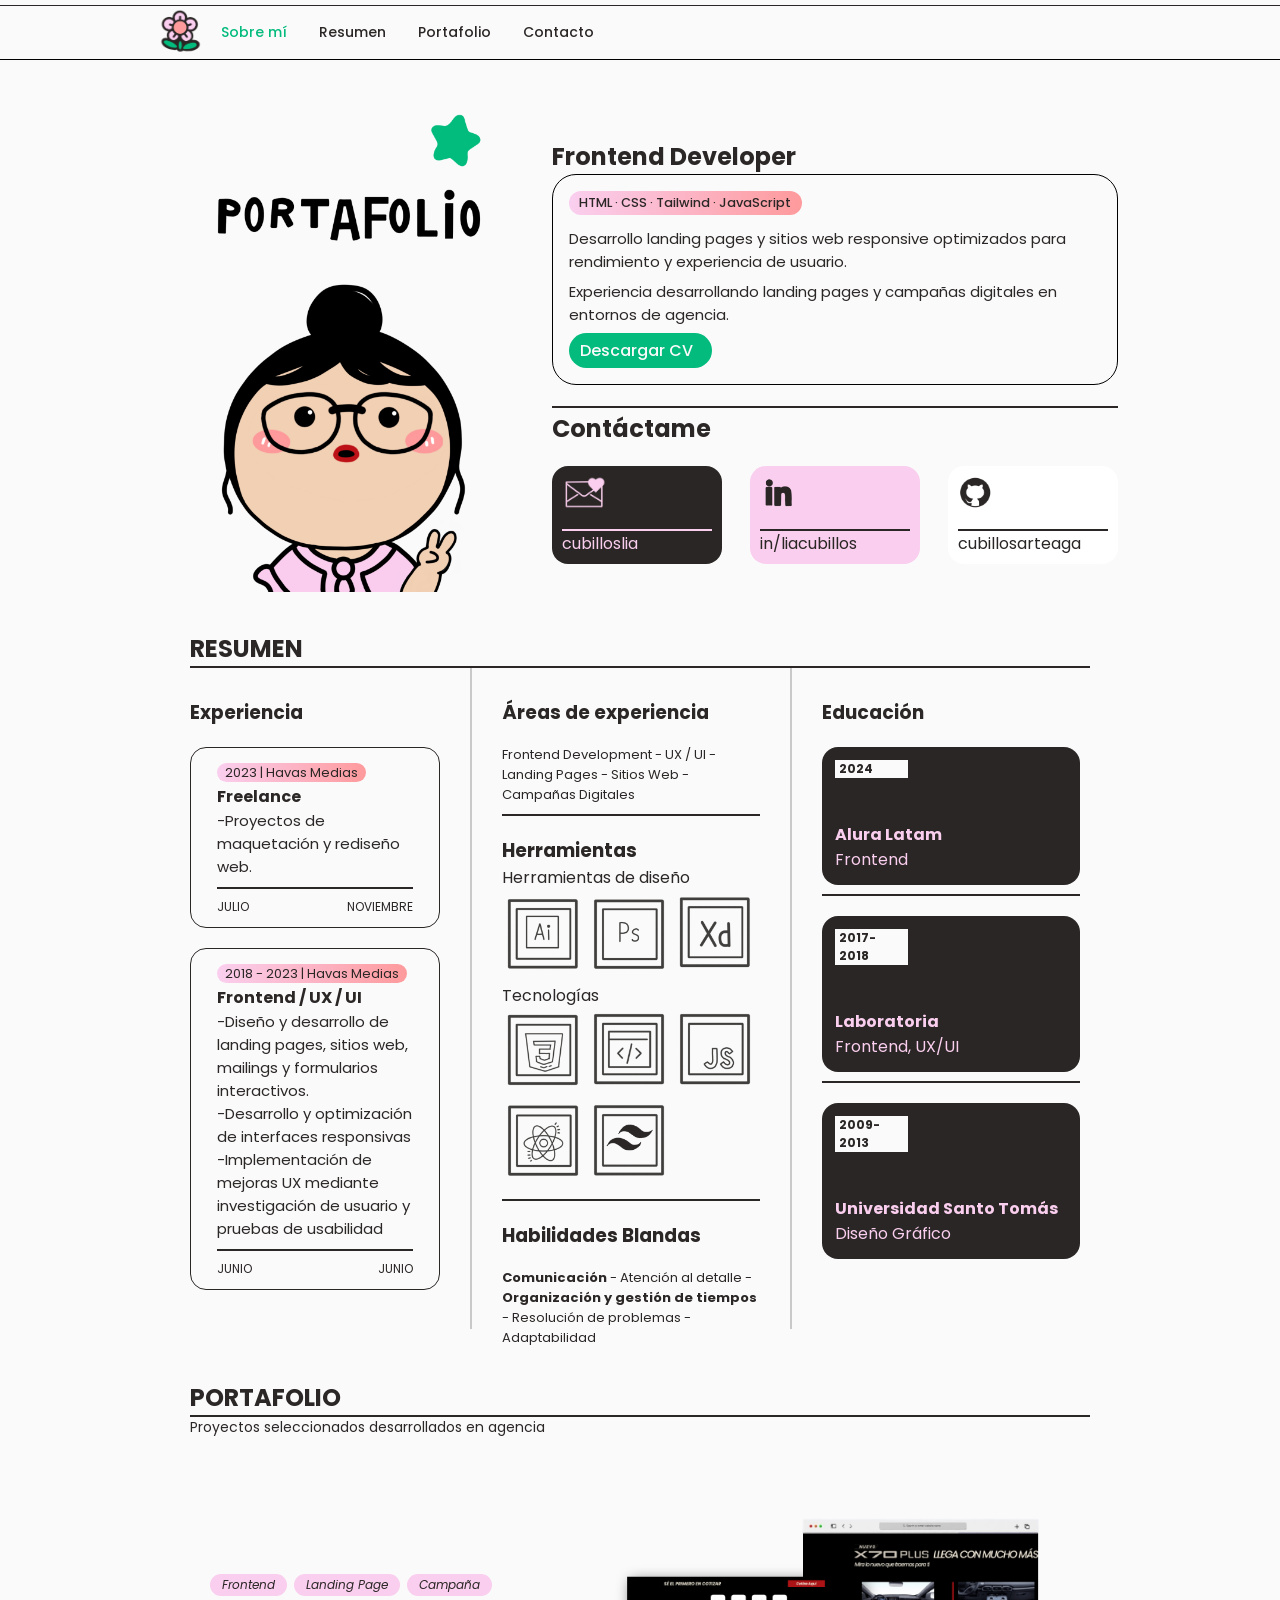
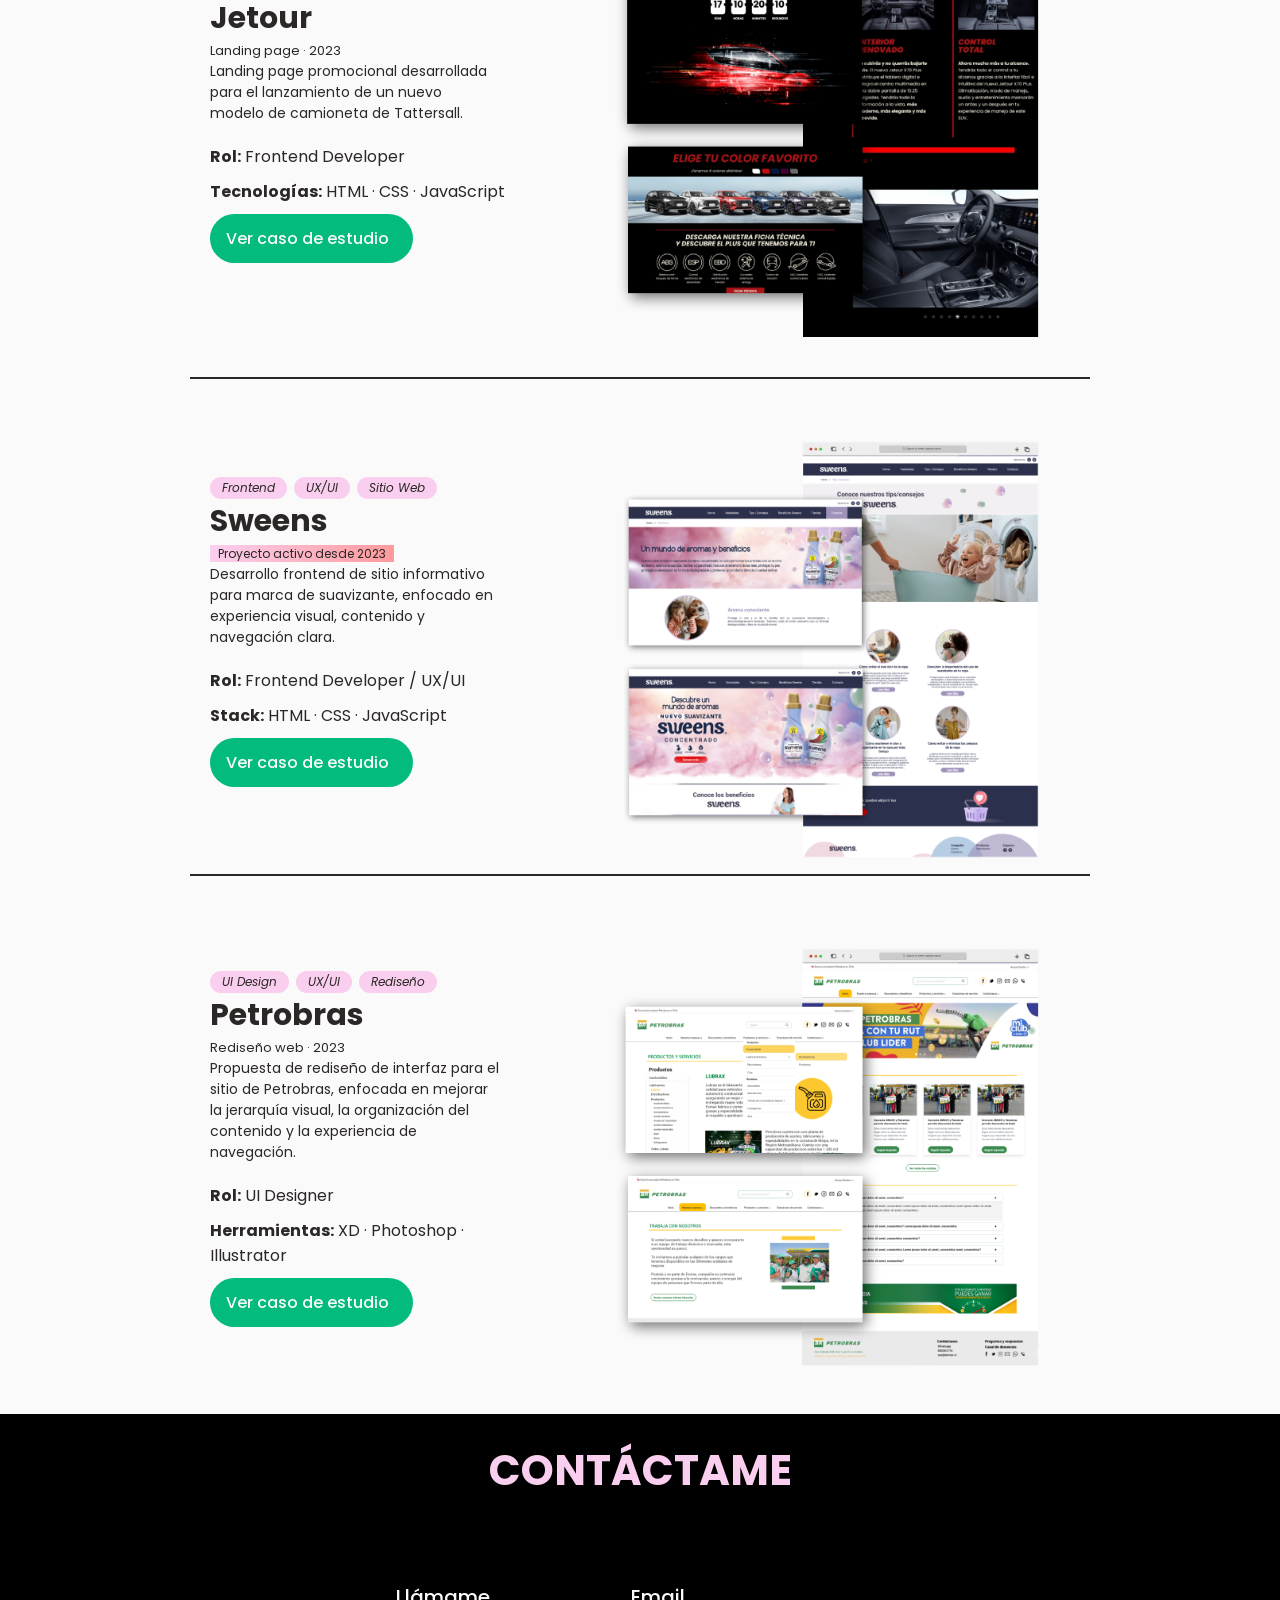
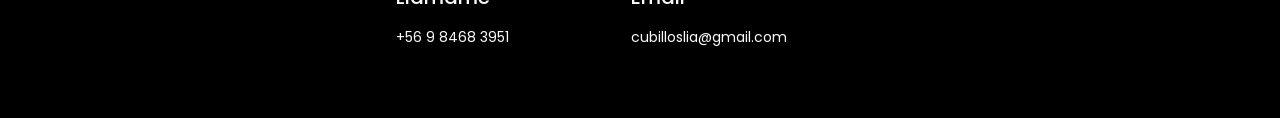
==== commit 60128ba0: "telefono nuevo" ====
--- a/index.html
+++ b/index.html
@@ -107,7 +107,7 @@
                             
                             <i class="uil uil-message button__icon"></i>
                             </a>-->
-                            <a href="cv-Lia-Cubillos-Arteaga.pdf" class="button button--flex btn-down" target="_blank">
+                            <a href="cv-Lia-Cubillos-frontend.pdf" class="button button--flex btn-down" target="_blank">
                                 Descargar CV <i class="uil uil-download-alt button__icon"></i>
                             
                             
@@ -535,7 +535,7 @@
                             <i class="uil uil-phone contact__icon"></i>
                             <div>
                                 <h3 class="contact__title">Llámame</h3>
-                                <span class="contact__subtitle">+56 9 23877365 </span>
+                                <span class="contact__subtitle">+56 9 8468 3951 </span>
                             </div>
                         </div>
                         <div class="contact__information">
@@ -546,11 +546,11 @@
                             </div>
                         </div>
                         <div class="contact__information">
-                            <i class="uil uil-whatsapp contact__icon"></i>
-                            <div>
+                             <!--<i class="uil uil-whatsapp contact__icon"></i>
+                           <div>
                                 <h3 class="contact__title">Whatsapp</h3>
                                 <span class="contact__subtitle">+56 9 58237017</span>
-                            </div>
+                            </div>-->
                         </div>
                     
                 </div>
